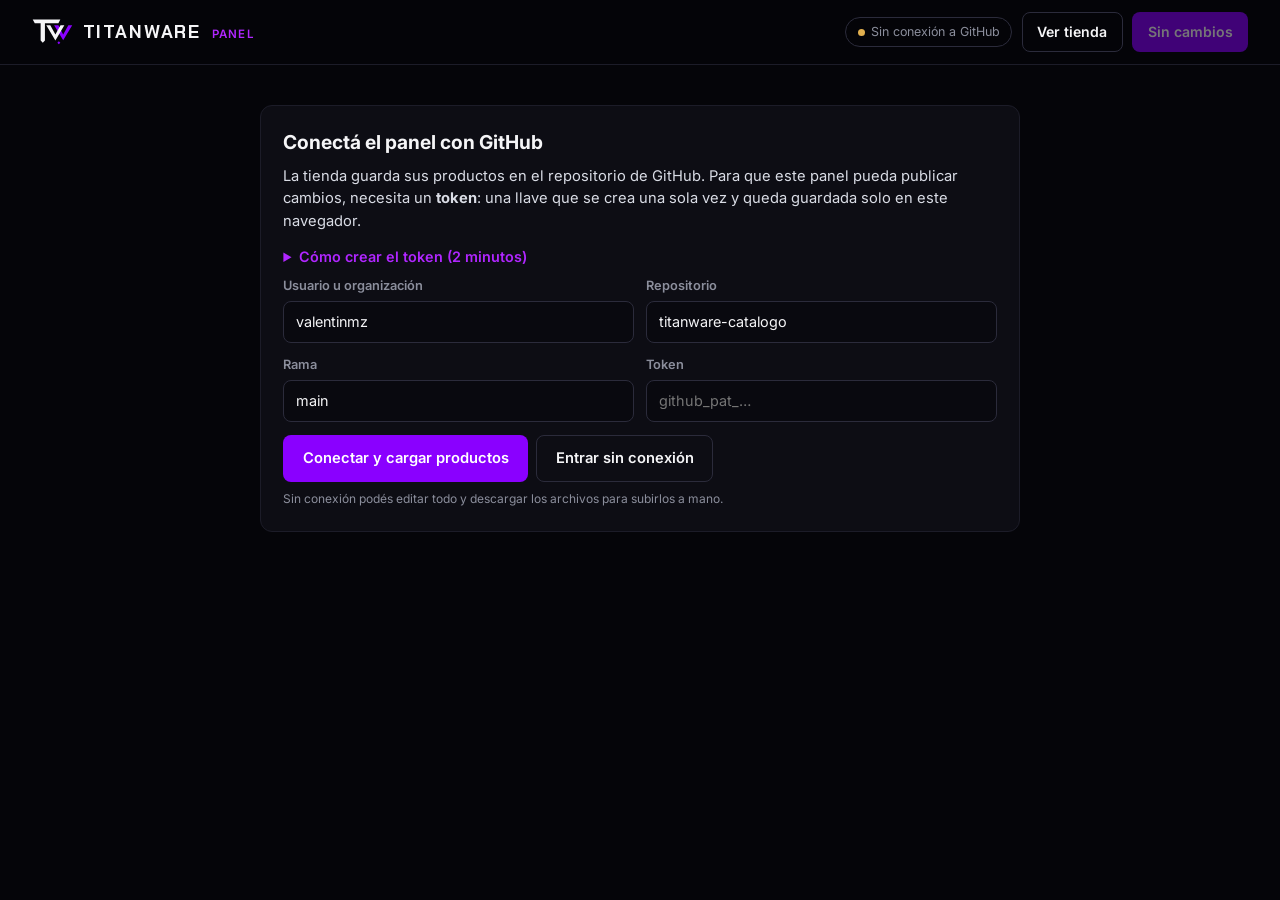
==== admin.html @ 6acf2c97 "Rediseño: armador de PC, PCs armadas, carrito y panel admin - Tienda con Inicio, Armá tu PC (compati" ====
<!DOCTYPE html>
<html lang="es-AR">
<head>
<meta charset="UTF-8">
<meta name="viewport" content="width=device-width, initial-scale=1">
<meta name="robots" content="noindex, nofollow">
<title>Titanware · Panel de administración</title>
<meta name="theme-color" content="#050509">
<link rel="icon" href="data:image/svg+xml,%3Csvg xmlns='http://www.w3.org/2000/svg' viewBox='110 170 1032 1032'%3E%3Crect x='110' y='170' width='1032' height='1032' rx='200' fill='%23050509'/%3E%3Cpath fill='%238A00FF' d='M663 470h98l109 215 118-215h89L870 813z'/%3E%3Cpath fill='%23F5F5F7' d='M484 470h92l116 215 117-215h88L692 823z'/%3E%3Cpath fill='%23F5F5F7' d='M174 342h631l-44 87H453v391l-49 50-49-50V429H221z'/%3E%3Cpath fill='%238A00FF' d='M771 841l34 34-34 34-34-34z'/%3E%3C/svg%3E">
<link rel="preconnect" href="https://fonts.googleapis.com">
<link rel="preconnect" href="https://fonts.gstatic.com" crossorigin>
<link href="https://fonts.googleapis.com/css2?family=Chakra+Petch:wght@700&family=Inter:wght@400;500;600;700&display=swap" rel="stylesheet">
<link rel="stylesheet" href="assets/css/site.css">
<style>
  :root { --header-h: 64px; }
  .adm-head { position: sticky; top: 0; z-index: 20; background: rgba(5, 5, 9, .92); backdrop-filter: blur(12px); -webkit-backdrop-filter: blur(12px); border-bottom: 1px solid var(--line); }
  .adm-head .wrap { height: 64px; display: flex; align-items: center; gap: 1rem; }
  .adm-head .brand small { font-family: var(--body); font-size: .72rem; font-weight: 600; letter-spacing: .1em; color: var(--violet-soft); text-transform: uppercase; margin-left: .25rem; }
  .adm-head .right { margin-left: auto; display: flex; align-items: center; gap: .6rem; }
  .pill { display: inline-flex; align-items: center; gap: .4rem; font-size: .78rem; padding: .3rem .7rem; border-radius: 999px; border: 1px solid var(--line-2); color: var(--muted); white-space: nowrap; }
  .pill i { width: 7px; height: 7px; border-radius: 50%; background: var(--muted); }
  .pill.on i { background: var(--ok); box-shadow: 0 0 0 3px rgba(79, 201, 142, .18); }
  .pill.on { color: var(--text-2); }
  .pill.off i { background: var(--warn); }
  .adm-main { padding: 1.5rem 0 5rem; }
  .adm-tabs { display: flex; gap: .4rem; flex-wrap: wrap; margin-bottom: 1.25rem; border-bottom: 1px solid var(--line); }
  .adm-tabs button { background: none; border: 0; border-bottom: 2px solid transparent; color: var(--muted); padding: .7rem .9rem; cursor: pointer; font-weight: 600; font-size: .9rem; margin-bottom: -1px; }
  .adm-tabs button:hover { color: var(--text); }
  .adm-tabs button[aria-selected="true"] { color: var(--text); border-bottom-color: var(--violet); }
  .adm-tabs button b { font-weight: 600; color: var(--violet-soft); font-size: .78rem; margin-left: .3rem; }
  .panel-card { background: var(--surface); border: 1px solid var(--line); border-radius: var(--radius); padding: 1.4rem; }
  .panel-card h2 { margin: 0 0 .4rem; font-size: 1.2rem; }
  .panel-card p { color: var(--text-2); margin: 0 0 .8rem; font-size: .92rem; }
  .connect { max-width: 760px; margin: 1rem auto 3rem; }
  .connect ol { color: var(--text-2); font-size: .9rem; padding-left: 1.2rem; line-height: 1.7; margin: .3rem 0 1rem; }
  .connect code, .hint code { background: var(--bg-2); border: 1px solid var(--line); border-radius: 5px; padding: .05rem .35rem; font-size: .85em; }
  .form-grid { display: grid; gap: .8rem; grid-template-columns: repeat(2, minmax(0, 1fr)); }
  .form-grid .full { grid-column: 1 / -1; }
  .fld { display: grid; gap: .3rem; font-size: .8rem; color: var(--muted); font-weight: 600; }
  .fld input, .fld select, .fld textarea, .inp {
    width: 100%; background: var(--bg-2); border: 1px solid var(--line-2); border-radius: var(--radius-sm); color: var(--text);
    padding: .55rem .7rem; font: inherit; font-size: .9rem; font-weight: 400;
  }
  .fld textarea { min-height: 80px; resize: vertical; }
  .fld input:focus, .fld select:focus, .fld textarea:focus, .inp:focus { outline: none; border-color: var(--violet); }
  .fld .hint, .hint { font-weight: 400; font-size: .75rem; color: var(--muted); }
  .check { display: inline-flex; align-items: center; gap: .5rem; font-size: .88rem; color: var(--text-2); cursor: pointer; }
  .check input { accent-color: var(--violet); width: 16px; height: 16px; }
  .row-actions { display: flex; flex-wrap: wrap; gap: .5rem; align-items: center; margin-top: 1rem; }
  .bar { display: flex; flex-wrap: wrap; gap: .6rem; align-items: center; margin-bottom: 1rem; }
  .bar .hsearch { margin: 0; max-width: 360px; border-radius: var(--radius-sm); }
  .bar .grow { flex: 1; }
  .tbl-wrap { overflow: auto; border: 1px solid var(--line); border-radius: var(--radius); background: var(--surface); }
  table.tbl { width: 100%; border-collapse: collapse; font-size: .86rem; }
  .tbl th { position: sticky; top: 0; background: var(--bg-2); text-align: left; font-size: .7rem; letter-spacing: .08em; text-transform: uppercase; color: var(--muted); padding: .6rem .7rem; border-bottom: 1px solid var(--line); white-space: nowrap; z-index: 1; }
  .tbl td { padding: .5rem .7rem; border-bottom: 1px solid var(--line); vertical-align: middle; }
  .tbl tr:last-child td { border-bottom: 0; }
  .tbl tr:hover td { background: rgba(255, 255, 255, .015); }
  .tbl .name strong { display: block; font-weight: 600; color: var(--text); }
  .tbl .name small { color: var(--muted); font-size: .72rem; }
  .tbl .price-in { width: 120px; padding: .4rem .55rem; font-variant-numeric: tabular-nums; }
  .tbl .stock-in { width: 125px; padding: .4rem .5rem; }
  .tbl td.num { text-align: right; font-variant-numeric: tabular-nums; white-space: nowrap; }
  .tbl .acts { display: flex; gap: .25rem; justify-content: flex-end; }
  .tbl .mini { width: 52px; height: 38px; }
  .tbl tr.changed td:first-child { box-shadow: inset 3px 0 0 var(--violet); }
  .ibtn { width: 32px; height: 32px; display: grid; place-items: center; border-radius: 8px; border: 1px solid var(--line-2); background: var(--bg-2); color: var(--text-2); cursor: pointer; }
  .ibtn:hover { color: var(--text); border-color: var(--violet); }
  .ibtn.danger:hover { color: var(--off); border-color: var(--off); }
  .ibtn svg { width: 15px; height: 15px; }
  .tag { display: inline-block; font-size: .7rem; font-weight: 600; padding: .1rem .45rem; border-radius: 999px; background: var(--violet-tint); color: var(--violet-soft); }
  .tag.warn { background: rgba(226, 176, 79, .12); color: var(--warn); }
  .tag.err { background: rgba(224, 113, 127, .12); color: var(--off); }
  .tag.ok { background: rgba(79, 201, 142, .12); color: var(--ok); }
  .up { color: var(--off); } .down { color: var(--ok); }
  dialog.adm-dlg { width: min(860px, 100% - 2rem); }
  dialog.adm-dlg .dlg-head { display: flex; align-items: center; justify-content: space-between; padding: 1rem 1.25rem; border-bottom: 1px solid var(--line); position: sticky; top: 0; background: var(--surface); z-index: 2; }
  dialog.adm-dlg .dlg-head h2 { margin: 0; font-size: 1.1rem; }
  dialog.adm-dlg .dlg-head .close { position: static; }
  dialog.adm-dlg .dlg-body { padding: 1.25rem; display: grid; gap: 1rem; }
  dialog.adm-dlg .dlg-foot { display: flex; justify-content: flex-end; gap: .5rem; padding: 1rem 1.25rem; border-top: 1px solid var(--line); position: sticky; bottom: 0; background: var(--surface); }
  .detect { background: var(--bg-2); border: 1px solid var(--line); border-radius: var(--radius-sm); padding: .8rem 1rem; font-size: .85rem; color: var(--text-2); display: grid; gap: .5rem; }
  .detect .chips { display: flex; flex-wrap: wrap; gap: .35rem; }
  .img-box { display: flex; gap: .8rem; align-items: center; }
  .img-box .mini { width: 96px; height: 72px; }
  .slots { display: grid; gap: .6rem; }
  .slot { display: grid; grid-template-columns: 140px minmax(0, 1fr) 80px; gap: .6rem; align-items: center; }
  .slot label { font-size: .8rem; font-weight: 600; color: var(--muted); }
  .slot .inp { padding: .45rem .6rem; }
  .issues { display: grid; gap: .3rem; font-size: .83rem; }
  .issues .error { color: var(--off); } .issues .aviso { color: var(--warn); } .issues .falta { color: var(--muted); } .issues .ok { color: var(--ok); }
  .pc-rows { display: grid; gap: .6rem; }
  .pc-row { display: grid; grid-template-columns: minmax(0, 1fr) auto auto; gap: 1rem; align-items: center; padding: .9rem 1rem; background: var(--surface); border: 1px solid var(--line); border-radius: var(--radius); }
  .pc-row h3 { margin: 0; font-size: 1rem; }
  .pc-row .sub { color: var(--muted); font-size: .8rem; margin-top: .15rem; display: flex; flex-wrap: wrap; gap: .4rem; align-items: center; }
  .imp-sec { margin-top: 1.25rem; }
  .imp-sec h3 { margin: 0 0 .5rem; font-size: 1rem; display: flex; align-items: center; gap: .5rem; }
  .publish-bar { position: fixed; left: 50%; bottom: 1.25rem; transform: translateX(-50%); z-index: 30; display: flex; align-items: center; gap: 1rem; padding: .6rem .6rem .6rem 1.1rem; border-radius: 999px; background: var(--surface-2); border: 1px solid rgba(138, 0, 255, .5); box-shadow: var(--shadow-lg); font-size: .88rem; }
  .publish-bar[hidden] { display: none; }
  .empty-mini { padding: 2rem; text-align: center; color: var(--muted); border: 1px dashed var(--line-2); border-radius: var(--radius); }
  @media (max-width: 760px) {
    .form-grid { grid-template-columns: 1fr; }
    .slot { grid-template-columns: 1fr 70px; }
    .slot label { grid-column: 1 / -1; }
    .pc-row { grid-template-columns: 1fr; }
    .adm-head .pill { display: none; }
    .publish-bar { left: 1rem; right: 1rem; transform: none; border-radius: var(--radius); }
  }
</style>
</head>
<body>

<header class="adm-head">
  <div class="wrap">
    <a class="brand" href="admin.html" aria-label="Panel Titanware">
      <svg class="logo" viewBox="0 0 932 594" aria-hidden="true"><use href="#logo"/></svg>
      <span>TITANWARE <small>Panel</small></span>
    </a>
    <div class="right">
      <span class="pill" id="connPill"><i></i><span>Sin conectar</span></span>
      <a class="btn sm ghost" href="index.html" target="_blank" rel="noopener">Ver tienda</a>
      <button class="btn sm" id="publishBtn" type="button" disabled>Publicar cambios</button>
    </div>
  </div>
</header>

<main class="wrap adm-main" id="app">
  <div class="empty-mini">Cargando…</div>
</main>

<div class="publish-bar" id="publishBar" hidden>
  <span id="publishMsg">Tenés cambios sin publicar</span>
  <button class="btn sm" type="button" data-publish>Publicar ahora</button>
</div>

<svg width="0" height="0" style="position:absolute" aria-hidden="true">
  <symbol id="logo" viewBox="160 330 932 594"><path fill="#8A00FF" d="M663 470h98l109 215 118-215h89L870 813z"/><path fill="#F5F5F7" d="M484 470h92l116 215 117-215h88L692 823z"/><path fill="#F5F5F7" d="M174 342h631l-44 87H453v391l-49 50-49-50V429H221z"/><path fill="#8A00FF" d="M771 841l34 34-34 34-34-34z"/></symbol>
  <symbol id="i-wa" viewBox="0 0 24 24"><path fill="currentColor" d="M12 2a10 10 0 0 0-8.6 15.1L2 22l5-1.3A10 10 0 1 0 12 2z"/></symbol>
</svg>

<dialog id="dlg" class="adm-dlg"></dialog>
<div class="toast" id="toast" role="status" aria-live="polite"></div>

<script src="assets/js/config.js"></script>
<script src="assets/js/core.js"></script>
<script src="assets/js/admin.js"></script>
</body>
</html>
---- assets/css/site.css ----
/* Titanware · estilos de la tienda (paleta: #8A00FF #5B00D6 #B026FF #050509 #0D0D14 #D9DCE5 #F5F5F7) */
:root {
  --bg: #050509;
  --bg-2: #09090f;
  --surface: #0D0D14;
  --surface-2: #14141e;
  --line: #1c1c28;
  --line-2: #2b2b3b;
  --text: #F5F5F7;
  --text-2: #D9DCE5;
  --muted: #8b8e9c;
  --violet: #8A00FF;
  --violet-hover: #5B00D6;
  --violet-soft: #B026FF;
  --violet-tint: rgba(138, 0, 255, .12);
  --ok: #4fc98e;
  --warn: #e2b04f;
  --off: #e0717f;
  --radius: 12px;
  --radius-sm: 8px;
  --header-h: 113px;
  --shadow: 0 1px 2px rgba(0, 0, 0, .3), 0 8px 24px rgba(0, 0, 0, .25);
  --shadow-lg: 0 24px 64px rgba(0, 0, 0, .55);
  --brand-font: "Chakra Petch", "Segoe UI", system-ui, sans-serif;
  --body: "Inter", "Segoe UI", system-ui, -apple-system, sans-serif;
}
* { box-sizing: border-box; }
html { color-scheme: dark; -webkit-text-size-adjust: 100%; scroll-padding-top: calc(var(--header-h) + 1rem); }
body {
  margin: 0;
  background: var(--bg);
  color: var(--text);
  font-family: var(--body);
  font-size: 15px;
  line-height: 1.55;
  -webkit-font-smoothing: antialiased;
}
img { max-width: 100%; display: block; }
button, input, select { font: inherit; color: inherit; }
a { color: var(--violet-soft); }
:focus-visible { outline: 2px solid var(--violet-soft); outline-offset: 2px; }
svg { flex: none; }

.wrap { width: 100%; max-width: 1920px; margin-inline: auto; padding-inline: clamp(1rem, 2.5vw, 3rem); }

/* Header */
.topbar { background: var(--bg-2); border-bottom: 1px solid var(--line); font-size: .78rem; color: var(--muted); }
.topbar .wrap { display: flex; flex-wrap: wrap; justify-content: space-between; gap: .3rem 1.5rem; padding-block: .4rem; }
.topbar span { display: inline-flex; align-items: center; gap: .4rem; }
.topbar svg { width: 14px; height: 14px; color: var(--violet-soft); }
.topbar a { color: var(--text-2); text-decoration: none; }
.site-head {
  position: sticky; top: 0; z-index: 20;
  background: rgba(5, 5, 9, .9);
  backdrop-filter: saturate(140%) blur(12px);
  -webkit-backdrop-filter: saturate(140%) blur(12px);
}
.top { height: 64px; border-bottom: 1px solid var(--line); }
.top .wrap { height: 100%; display: flex; align-items: center; gap: 1.5rem; }
.brand { display: flex; align-items: center; gap: .6rem; text-decoration: none; color: var(--text); flex: none; }
.brand .logo { width: 41px; height: 26px; }
.brand span { font-family: var(--brand-font); font-weight: 700; font-size: 1.15rem; letter-spacing: .1em; }
.hsearch {
  flex: 1; max-width: 640px; margin-inline: auto; display: flex; align-items: center; gap: .6rem;
  background: var(--surface); border: 1px solid var(--line-2); border-radius: 999px; padding: 0 .4rem 0 1rem;
  transition: border-color .15s, box-shadow .15s;
}
.hsearch:focus-within { border-color: var(--violet); box-shadow: 0 0 0 4px var(--violet-tint); }
.hsearch svg { width: 18px; height: 18px; color: var(--muted); }
.hsearch input { flex: 1; min-width: 0; border: 0; background: none; outline: none; padding: .6rem 0; font-size: .93rem; }
.hsearch input::placeholder { color: var(--muted); }
.hsearch input::-webkit-search-cancel-button { filter: invert(.6); }
.hactions { display: flex; align-items: center; gap: .6rem; flex: none; }
.cart-btn {
  position: relative; width: 44px; height: 44px; display: grid; place-items: center; cursor: pointer;
  background: var(--surface); border: 1px solid var(--line-2); border-radius: 50%; color: var(--text);
}
.cart-btn:hover { border-color: var(--violet); }
.cart-btn svg { width: 20px; height: 20px; }
.cart-count {
  position: absolute; top: -4px; right: -4px; min-width: 20px; height: 20px; padding: 0 5px; border-radius: 999px;
  background: var(--violet); color: #fff; font-size: .7rem; font-weight: 700; display: grid; place-items: center;
}
.cart-count[hidden] { display: none; }
.cart-btn.bump { animation: bump .45s ease; }
@keyframes bump { 30% { transform: scale(1.18); } }
.mainnav { border-bottom: 1px solid var(--line); }
.mainnav .wrap { display: flex; align-items: center; gap: .25rem; overflow-x: auto; scrollbar-width: none; height: 48px; }
.mainnav .wrap::-webkit-scrollbar { display: none; }
.mainnav a {
  flex: none; color: var(--text-2); text-decoration: none; font-size: .88rem; font-weight: 500;
  padding: .45rem .8rem; border-radius: var(--radius-sm); white-space: nowrap;
}
.mainnav a:hover { color: var(--text); background: var(--surface); }
.mainnav a[aria-current="page"] { color: var(--text); background: var(--surface-2); }
.mainnav a.hi { color: #fff; background: var(--violet); font-weight: 600; }
.mainnav a.hi:hover, .mainnav a.hi[aria-current="page"] { background: var(--violet-hover); }
.mainnav .sep { flex: none; width: 1px; height: 20px; background: var(--line-2); margin: 0 .5rem; }

/* Buttons */
.btn {
  display: inline-flex; align-items: center; justify-content: center; gap: .5rem;
  background: var(--violet); color: #fff; border: 1px solid transparent; cursor: pointer;
  padding: .7rem 1.15rem; border-radius: var(--radius-sm);
  font-weight: 600; font-size: .92rem; text-decoration: none; white-space: nowrap;
  transition: background .15s, border-color .15s, transform .15s;
}
.btn:hover { background: var(--violet-hover); }
.btn:active { transform: translateY(1px); }
.btn svg { width: 18px; height: 18px; }
.btn.sm { padding: .5rem .9rem; font-size: .88rem; }
.btn.ghost { background: transparent; border-color: var(--line-2); color: var(--text); }
.btn.ghost:hover { background: var(--surface-2); border-color: var(--muted); }
.btn.wa { background: #1fae57; }
.btn.wa:hover { background: #1a9a4c; }
.btn.block { width: 100%; }

/* Hero */
.hero {
  position: relative; overflow: hidden;
  border-bottom: 1px solid var(--line);
  background:
    radial-gradient(900px 420px at 85% -10%, rgba(138, 0, 255, .18), transparent 60%),
    radial-gradient(600px 300px at 0% 110%, rgba(138, 0, 255, .08), transparent 60%),
    var(--bg);
}
.hero::after {
  content: ""; position: absolute; inset: 0; pointer-events: none;
  background-image: linear-gradient(var(--line) 1px, transparent 1px), linear-gradient(90deg, var(--line) 1px, transparent 1px);
  background-size: 56px 56px; opacity: .25;
  mask-image: radial-gradient(ellipse at 70% 0%, #000 0%, transparent 70%);
  -webkit-mask-image: radial-gradient(ellipse at 70% 0%, #000 0%, transparent 70%);
}
.hero .wrap { position: relative; z-index: 1; padding-block: 3.5rem 3rem; }
.eyebrow {
  display: inline-flex; align-items: center; gap: .5rem;
  font-size: .8rem; font-weight: 500; color: var(--text-2);
  padding: .3rem .75rem .3rem .55rem; border: 1px solid var(--line-2); border-radius: 999px;
  background: rgba(13, 13, 20, .7); margin-bottom: 1.4rem;
}
.eyebrow i { width: 7px; height: 7px; border-radius: 50%; background: var(--ok); box-shadow: 0 0 0 3px rgba(79, 201, 142, .18); }
.hero h1 {
  font-weight: 700; letter-spacing: -.035em;
  font-size: clamp(2.2rem, 5.2vw, 3.75rem); line-height: 1.05;
  margin: 0 0 1.1rem; max-width: 18ch;
}
.hero h1 em { font-style: normal; color: var(--violet-soft); }
.hero p.lead { color: var(--text-2); max-width: 56ch; margin: 0 0 2rem; font-size: 1.08rem; }
.search {
  display: flex; align-items: center; gap: .75rem;
  background: var(--surface); border: 1px solid var(--line-2); border-radius: var(--radius);
  padding: .35rem .35rem .35rem 1.1rem; max-width: 640px;
  box-shadow: var(--shadow);
  transition: border-color .15s, box-shadow .15s;
}
.search:focus-within { border-color: var(--violet); box-shadow: var(--shadow), 0 0 0 4px var(--violet-tint); }
.search svg { width: 20px; height: 20px; color: var(--muted); }
.search input { flex: 1; min-width: 0; border: 0; background: none; padding: .7rem 0; outline: none; font-size: 1rem; }
.search input::placeholder { color: var(--muted); }
.search input::-webkit-search-cancel-button { filter: invert(.6); }
.trust { display: flex; flex-wrap: wrap; gap: .6rem 1.75rem; margin: 1.75rem 0 0; padding: 0; list-style: none; color: var(--text-2); font-size: .9rem; }
.trust li { display: inline-flex; align-items: center; gap: .5rem; }
.trust svg { width: 18px; height: 18px; color: var(--violet-soft); }

.hero-grid { display: grid; grid-template-columns: minmax(0, 1fr) minmax(0, 1fr); align-items: center; gap: 3rem; }
.hero-visual {
  position: relative; justify-self: center;
  width: min(100%, 500px); aspect-ratio: 1; display: grid; place-items: center;
}
.hero-visual > * { grid-area: 1 / 1; }
.circuit { width: 100%; height: 100%; overflow: visible; }
.cz-pin, .cz-trace { fill: none; stroke: rgba(138, 0, 255, .5); stroke-width: 2; stroke-linecap: round; stroke-linejoin: round; }
.cz-pin { stroke: rgba(176, 38, 255, .55); stroke-width: 3; }
.cz-pad { fill: none; stroke: rgba(176, 38, 255, .7); stroke-width: 9; stroke-linecap: round; }
.cz-flow {
  fill: none; stroke: #B026FF; stroke-width: 2.5; stroke-linecap: round;
  stroke-dasharray: 10 90; stroke-dashoffset: 100;
  filter: drop-shadow(0 0 4px rgba(138, 0, 255, .9));
  animation: flow 3.2s linear infinite;
}
.cz-flow.f2 { animation-delay: -1.1s; animation-duration: 3.8s; }
.cz-flow.f3 { animation-delay: -2.2s; animation-duration: 2.6s; }
.cz-chip { fill: rgba(13, 13, 20, .85); stroke: rgba(138, 0, 255, .55); stroke-width: 1.5; }
.cz-chip-in { fill: none; stroke: rgba(138, 0, 255, .22); stroke-width: 1; stroke-dasharray: 4 6; }
.cz-dot { fill: rgba(176, 38, 255, .6); }
@keyframes flow { to { stroke-dashoffset: 0; } }
.glow { width: 46%; height: 46%; border-radius: 50%; background: rgba(91, 0, 214, .35); filter: blur(70px); }
.hero-logo {
  position: relative; width: 38%; height: auto; margin-top: -10%;
  filter: drop-shadow(0 12px 40px rgba(91, 0, 214, .45));
  animation: float 6s ease-in-out infinite;
}
.hero-word { align-self: end; margin-bottom: 29%; text-align: center; position: relative; }
.hero-word strong { display: block; font-family: var(--brand-font); font-size: clamp(.95rem, 1.3vw, 1.2rem); letter-spacing: .3em; margin-right: -.3em; }
.hero-word span { display: block; font-size: .66rem; font-weight: 600; letter-spacing: .3em; margin-right: -.3em; text-transform: uppercase; color: var(--muted); margin-top: .2rem; }
@keyframes spin { to { transform: rotate(360deg); } }
@keyframes float { 50% { transform: translateY(-10px); } }

/* Toolbar */
.toolbar {
  position: sticky; top: var(--header-h); z-index: 10;
  background: rgba(5, 5, 9, .92);
  backdrop-filter: blur(12px); -webkit-backdrop-filter: blur(12px);
  border-bottom: 1px solid var(--line);
}
.toolbar .wrap { display: flex; align-items: center; gap: 2rem; padding-block: .9rem; }
.cats-scroll { position: relative; flex: 1; min-width: 0; }
.cats-scroll.overflow::after {
  content: ""; position: absolute; top: 0; right: 0; bottom: 0; width: 32px; pointer-events: none;
  background: linear-gradient(90deg, transparent, var(--bg));
}
.cats { display: flex; gap: .5rem; overflow-x: auto; scrollbar-width: none; padding-right: 32px; }
.cats::-webkit-scrollbar { display: none; }
.cat {
  flex: none; display: inline-flex; align-items: center; gap: .45rem;
  background: transparent; border: 1px solid var(--line); border-radius: 999px;
  padding: .42rem .85rem; cursor: pointer; font-size: .87rem; font-weight: 500; white-space: nowrap; color: var(--text-2);
  transition: background .15s, border-color .15s, color .15s;
}
.cat small { color: var(--muted); font-size: .75rem; font-weight: 500; font-variant-numeric: tabular-nums; }
.cat:hover { border-color: var(--line-2); color: var(--text); background: var(--surface); }
.cat[aria-pressed="true"] { background: var(--text); border-color: var(--text); color: var(--bg); }
.cat[aria-pressed="true"] small { color: #5d586e; }
.filters { display: flex; align-items: center; gap: .5rem; flex: none; }
.select { position: relative; }
.select option { background: var(--surface); color: var(--text); }
.select select {
  appearance: none; -webkit-appearance: none;
  background: var(--surface); border: 1px solid var(--line); border-radius: var(--radius-sm);
  padding: .45rem 2rem .45rem .75rem; color: var(--text); font-size: .87rem; cursor: pointer;
}
.select select:hover { border-color: var(--line-2); }
.select::after {
  content: ""; position: absolute; right: .8rem; top: 50%; width: 6px; height: 6px; pointer-events: none;
  border-right: 1.5px solid var(--muted); border-bottom: 1.5px solid var(--muted);
  transform: translateY(-70%) rotate(45deg);
}
.subcats { display: flex; flex-wrap: wrap; gap: .4rem; padding-top: .9rem; }
.subcats[hidden] { display: none; }
.sub {
  background: transparent; border: 1px solid var(--line); border-radius: var(--radius-sm); cursor: pointer;
  padding: .3rem .7rem; font-size: .8rem; font-weight: 500; color: var(--muted);
}
.sub:hover { color: var(--text); border-color: var(--line-2); }
.sub[aria-pressed="true"] { color: var(--violet-soft); border-color: rgba(138, 0, 255, .55); background: var(--violet-tint); }
.results-tools { display: flex; flex-wrap: wrap; align-items: center; gap: .5rem 1rem; }
.results-head { display: flex; flex-wrap: wrap; align-items: center; justify-content: space-between; gap: 1rem; padding-top: 2rem; }
.results-head h2 { margin: 0; font-size: 1.15rem; font-weight: 600; letter-spacing: -.01em; }
.count { color: var(--muted); font-size: .88rem; font-variant-numeric: tabular-nums; }

/* Grid */
.grid {
  display: grid; gap: 1rem;
  grid-template-columns: repeat(auto-fill, minmax(270px, 1fr));
  padding: 1.1rem 0 4.5rem;
}
.card {
  position: relative; display: flex; flex-direction: column; overflow: hidden;
  background: var(--surface); border: 1px solid var(--line); border-radius: var(--radius);
  padding: 0; text-align: left; cursor: pointer;
  transition: border-color .2s, transform .2s, box-shadow .2s;
}
.card:hover { border-color: var(--line-2); transform: translateY(-3px); box-shadow: var(--shadow); }
.card:hover .thumb svg { color: var(--violet-soft); transform: scale(1.04); }
.card:hover .card-cta { color: var(--text); }
.card:hover .card-cta svg { transform: translateX(3px); }
.thumb {
  aspect-ratio: 4 / 3; display: grid; place-items: center;
  background:
    radial-gradient(circle at 50% 55%, rgba(138, 0, 255, .13), transparent 62%),
    var(--bg-2);
  border-bottom: 1px solid var(--line);
  overflow: hidden;
}
.thumb img { width: 100%; height: 100%; object-fit: contain; padding: 1.25rem; }
.thumb svg { width: 34%; height: auto; color: var(--text-2); transition: color .25s, transform .25s; }
.thumb > .t-bg, .thumb > .t-logo, .thumb > .t-word { grid-area: 1 / 1; }
.thumb .t-bg { width: 100%; height: 100%; display: grid; place-items: center; opacity: .12; }
.thumb .t-bg svg { width: 64%; transform: rotate(-8deg) translateY(6%); }
.thumb .t-bg.solo { opacity: 1; }
.thumb .t-bg.solo svg { width: 34%; transform: none; }
.t-logo {
  width: 52%; aspect-ratio: 16 / 10; background: var(--text); position: relative;
  -webkit-mask: var(--logo) center / contain no-repeat; mask: var(--logo) center / contain no-repeat;
  transition: background .25s, transform .25s;
}
.t-word {
  position: relative; padding: 0 1rem; text-align: center; color: var(--text);
  font-family: var(--brand-font); font-weight: 700; text-transform: uppercase;
  font-size: clamp(1.05rem, 1.5vw, 1.4rem); letter-spacing: .14em; line-height: 1.15;
  transition: color .25s, transform .25s;
}
.card:hover .t-logo { background: var(--violet-soft); transform: scale(1.05); }
.card:hover .t-word { color: var(--violet-soft); transform: scale(1.05); }
.card:hover .thumb .t-bg svg { transform: rotate(-8deg) translateY(6%); }
.modal .t-logo { width: 58%; }
.modal .t-word { font-size: 1.8rem; }
.modal .thumb .t-bg svg { width: 70%; }
.card-body { padding: 1rem 1.1rem 1.1rem; display: flex; flex-direction: column; gap: .3rem; flex: 1; }
.meta { display: flex; justify-content: space-between; gap: .5rem; font-size: .72rem; font-weight: 600; letter-spacing: .08em; text-transform: uppercase; color: var(--muted); }
.card h3 { font-weight: 600; font-size: 1.02rem; line-height: 1.3; letter-spacing: -.01em; margin: 0; }
.specs-short { color: var(--muted); font-size: .85rem; margin: 0; line-height: 1.45; }
.card-foot { margin-top: auto; padding-top: .9rem; display: flex; flex-wrap: wrap; align-items: center; justify-content: space-between; gap: .5rem; }
.price { font-weight: 700; font-size: 1.15rem; letter-spacing: -.01em; font-variant-numeric: tabular-nums; }
.price.ask { font-size: .9rem; font-weight: 600; color: var(--text-2); }
.stock {
  font-size: .75rem; font-weight: 500; white-space: nowrap; display: inline-flex; align-items: center; gap: .4rem;
  padding: .18rem .55rem; border-radius: 999px; background: color-mix(in srgb, currentColor 12%, transparent);
}
.stock::before { content: ""; width: 6px; height: 6px; border-radius: 50%; background: currentColor; }
.stock.disponible { color: var(--ok); }
.stock.consultar { color: var(--violet-soft); }
.stock.sin-stock { color: var(--off); }
.card-cta {
  display: flex; align-items: center; justify-content: space-between;
  margin-top: .9rem; padding-top: .8rem; border-top: 1px solid var(--line);
  font-size: .85rem; font-weight: 500; color: var(--muted); transition: color .15s;
}
.card-cta svg { width: 16px; height: 16px; transition: transform .2s; }
.badge {
  position: absolute; top: .75rem; left: .75rem; z-index: 1;
  display: inline-flex; align-items: center; gap: .3rem;
  background: rgba(5, 5, 9, .75); color: var(--violet-soft);
  border: 1px solid rgba(138, 0, 255, .45); border-radius: 999px;
  backdrop-filter: blur(6px); -webkit-backdrop-filter: blur(6px);
  font-size: .72rem; font-weight: 600; padding: .2rem .6rem;
}
.badge svg { width: 12px; height: 12px; }
.card.is-off .thumb svg, .card.is-off .thumb img { opacity: .45; }

.empty { grid-column: 1 / -1; text-align: center; padding: 4.5rem 1rem; color: var(--muted); border: 1px dashed var(--line-2); border-radius: var(--radius); }
.empty strong { display: block; color: var(--text); font-size: 1.15rem; font-weight: 600; margin-bottom: .4rem; }
.empty .actions { display: flex; justify-content: center; flex-wrap: wrap; gap: .6rem; margin-top: 1.4rem; }

/* Modal */
dialog {
  width: min(820px, 100% - 2rem); max-height: 90vh; padding: 0;
  border: 1px solid var(--line-2); border-radius: 16px;
  background: var(--surface); color: var(--text); box-shadow: var(--shadow-lg);
}
dialog[open] { animation: pop .2s ease-out; }
dialog::backdrop { background: rgba(5, 5, 9, .75); backdrop-filter: blur(4px); -webkit-backdrop-filter: blur(4px); }
@keyframes pop { from { opacity: 0; transform: translateY(8px) scale(.98); } }
.modal { display: grid; grid-template-columns: 1fr 1.15fr; }
.modal .thumb { aspect-ratio: auto; min-height: 100%; border-bottom: 0; border-right: 1px solid var(--line); }
.modal .thumb svg { width: 42%; }
.modal-body { padding: 2rem 1.75rem 1.75rem; display: flex; flex-direction: column; gap: 1rem; }
.modal-body h2 { font-size: 1.55rem; font-weight: 700; letter-spacing: -.025em; line-height: 1.2; margin: -.4rem 0 0; }
.modal-price { display: flex; align-items: center; justify-content: space-between; gap: .75rem; padding: .9rem 1rem; background: var(--bg-2); border: 1px solid var(--line); border-radius: var(--radius-sm); }
.modal-price .price { font-size: 1.35rem; }
.modal-price .price.ask { font-size: 1rem; }
.spec-title { font-size: .72rem; font-weight: 600; letter-spacing: .08em; text-transform: uppercase; color: var(--muted); margin: .25rem 0 -.4rem; }
.spec-list { list-style: none; margin: 0; padding: 0; }
.spec-list li { display: flex; gap: .6rem; align-items: flex-start; padding: .55rem 0; border-bottom: 1px solid var(--line); font-size: .92rem; color: var(--text-2); }
.spec-list li:last-child { border-bottom: 0; }
.spec-list svg { width: 16px; height: 16px; margin-top: .2rem; color: var(--violet-soft); }
.close {
  position: absolute; top: .75rem; right: .75rem; z-index: 2;
  width: 36px; height: 36px; display: grid; place-items: center; border-radius: 50%;
  background: var(--surface-2); border: 1px solid var(--line-2); cursor: pointer; color: var(--text-2);
}
.close:hover { color: var(--text); border-color: var(--muted); }
.close svg { width: 16px; height: 16px; }
.note { font-size: .8rem; color: var(--muted); margin: -.25rem 0 0; text-align: center; }

/* Info */
.info { border-top: 1px solid var(--line); background: var(--bg-2); padding: 3.5rem 0; }
.info-head { margin-bottom: 1.75rem; }
.info-head h2 { margin: 0 0 .35rem; font-size: 1.5rem; font-weight: 700; letter-spacing: -.02em; }
.info-head p { margin: 0; color: var(--muted); }
.info-grid { display: grid; gap: 1rem; grid-template-columns: repeat(auto-fit, minmax(240px, 1fr)); }
.feature { background: var(--surface); border: 1px solid var(--line); border-radius: var(--radius); padding: 1.4rem; }
.feature .ico { width: 40px; height: 40px; display: grid; place-items: center; border-radius: 10px; background: var(--violet-tint); color: var(--violet-soft); margin-bottom: 1rem; }
.feature .ico svg { width: 20px; height: 20px; }
.feature h3 { font-size: 1rem; font-weight: 600; margin: 0 0 .3rem; }
.feature p { margin: 0; color: var(--muted); font-size: .9rem; }
.cta-band {
  display: flex; flex-wrap: wrap; align-items: center; justify-content: space-between; gap: 1.25rem;
  margin-top: 1rem; padding: 1.5rem 1.6rem; border-radius: var(--radius);
  border: 1px solid rgba(138, 0, 255, .35);
  background: linear-gradient(120deg, rgba(138, 0, 255, .16), rgba(138, 0, 255, .04));
}
.cta-band h3 { margin: 0 0 .2rem; font-size: 1.1rem; font-weight: 600; }
.cta-band p { margin: 0; color: var(--text-2); font-size: .92rem; }

/* Footer */
footer { border-top: 1px solid var(--line); padding: 2rem 0 5.5rem; color: var(--muted); font-size: .85rem; }
footer .wrap { display: flex; flex-wrap: wrap; align-items: center; justify-content: space-between; gap: 1rem; }
footer .brand .logo { width: 33px; height: 21px; }
footer .brand span { font-size: .95rem; }
.foot-links { display: flex; flex-wrap: wrap; gap: 1.25rem; }
.foot-links a { color: var(--text-2); text-decoration: none; display: inline-flex; align-items: center; gap: .4rem; }
.foot-links a:hover { color: var(--text); }
.foot-links svg { width: 16px; height: 16px; }

.wa-float {
  position: fixed; right: 1.25rem; bottom: 1.25rem; z-index: 30;
  width: 54px; height: 54px; border-radius: 50%; display: grid; place-items: center;
  background: #1fae57; color: #fff; box-shadow: 0 8px 24px rgba(0, 0, 0, .45);
  transition: transform .2s, background .15s;
}
.wa-float:hover { transform: scale(1.06); background: #1a9a4c; }
.wa-float svg { width: 28px; height: 28px; }

@media (max-width: 1000px) {
  .hero-grid { grid-template-columns: 1fr; }
  .hero-visual { display: none; }
}
@media (max-width: 900px) {
  .hactions .btn.wa span { display: none; }
}
@media (max-width: 640px) {
  .hero .wrap { padding-block: 2.75rem 2.25rem; }
  .hero p.lead { font-size: 1rem; }
  .trust { gap: .5rem 1.1rem; font-size: .85rem; }
  .results-tools, .filters { width: 100%; }
  .filters .select { flex: 1 1 auto; }
  .select select { width: 100%; }
  .modal { grid-template-columns: 1fr; }
  .modal .thumb { aspect-ratio: 16 / 9; border-right: 0; border-bottom: 1px solid var(--line); }
  .modal-body { padding: 1.4rem; }
  .grid { grid-template-columns: repeat(auto-fill, minmax(155px, 1fr)); gap: .7rem; }
  .card-body { padding: .8rem; }
  .card h3 { font-size: .95rem; }
  .price { font-size: 1rem; }
  .specs-short, .card-cta, .card .meta span + span { display: none; }
  .card:hover { transform: none; }
}
@media (prefers-reduced-motion: reduce) { *, *::before, *::after { transition: none !important; animation: none !important; } }

/* =========================================================
   Secciones nuevas: inicio, PCs armadas, armador, carrito
   ========================================================= */
main { min-height: 60vh; }
.hero-ctas { display: flex; flex-wrap: wrap; gap: .7rem; margin-bottom: .5rem; }
.hero-ctas .btn { padding: .85rem 1.4rem; font-size: .98rem; }

.sec { padding: 3rem 0 0; }
.sec-head { display: flex; flex-wrap: wrap; align-items: end; justify-content: space-between; gap: .75rem 1.5rem; margin-bottom: 1.25rem; }
.sec-head h2 { margin: 0; font-size: clamp(1.3rem, 2vw, 1.65rem); font-weight: 700; letter-spacing: -.02em; }
.sec-head p { margin: .3rem 0 0; color: var(--muted); font-size: .93rem; }
.link-more { display: inline-flex; align-items: center; gap: .4rem; color: var(--violet-soft); text-decoration: none; font-weight: 600; font-size: .9rem; }
.link-more svg { width: 16px; height: 16px; transition: transform .2s; }
.link-more:hover svg { transform: translateX(3px); }

.page-head { padding: 2rem 0 .5rem; }
.crumbs { font-size: .78rem; color: var(--muted); margin-bottom: .5rem; }
.crumbs a { color: var(--muted); text-decoration: none; }
.crumbs a:hover { color: var(--text); }
.page-head h1 { margin: 0; font-size: clamp(1.6rem, 3vw, 2.3rem); font-weight: 700; letter-spacing: -.03em; }
.page-head p { margin: .4rem 0 0; color: var(--text-2); max-width: 70ch; }

/* Accesos principales */
.tiles { display: grid; gap: 1rem; grid-template-columns: repeat(3, minmax(0, 1fr)); }
.tile {
  position: relative; overflow: hidden; display: flex; flex-direction: column; gap: .4rem; min-height: 190px;
  padding: 1.5rem; border-radius: var(--radius); text-decoration: none; color: var(--text);
  background: var(--surface); border: 1px solid var(--line); transition: border-color .2s, transform .2s;
}
.tile:hover { border-color: rgba(138, 0, 255, .6); transform: translateY(-3px); }
.tile.main { background: linear-gradient(135deg, rgba(138, 0, 255, .35), rgba(91, 0, 214, .12) 60%, var(--surface)); border-color: rgba(138, 0, 255, .45); }
.tile .t-ico { position: absolute; right: -10px; bottom: -14px; width: 130px; color: var(--violet-soft); opacity: .18; transition: transform .3s, opacity .3s; }
.tile:hover .t-ico { transform: rotate(-6deg) scale(1.05); opacity: .3; }
.tile .t-ico svg { width: 100%; height: auto; }
.tile small { font-size: .72rem; font-weight: 700; letter-spacing: .1em; text-transform: uppercase; color: var(--violet-soft); }
.tile h3 { margin: 0; font-size: 1.35rem; font-weight: 700; letter-spacing: -.02em; }
.tile p { margin: 0; color: var(--text-2); font-size: .9rem; max-width: 34ch; }
.tile .go { margin-top: auto; display: inline-flex; align-items: center; gap: .4rem; font-weight: 600; font-size: .9rem; }
.tile .go svg { width: 16px; height: 16px; transition: transform .2s; }
.tile:hover .go svg { transform: translateX(4px); }

/* Tarjetas de PC armada */
.pc-grid { display: grid; gap: 1rem; grid-template-columns: repeat(auto-fill, minmax(290px, 1fr)); }
.pc-card { display: flex; flex-direction: column; overflow: hidden; background: var(--surface); border: 1px solid var(--line); border-radius: var(--radius); transition: border-color .2s, transform .2s, box-shadow .2s; }
.pc-card:hover { border-color: var(--line-2); transform: translateY(-3px); box-shadow: var(--shadow); }
.pc-thumb {
  position: relative; aspect-ratio: 16 / 10; display: grid; place-items: center; overflow: hidden; cursor: pointer; border: 0; padding: 0; width: 100%;
  background: radial-gradient(circle at 50% 60%, rgba(138, 0, 255, .22), transparent 65%), var(--bg-2); border-bottom: 1px solid var(--line);
}
.pc-thumb img { width: 100%; height: 100%; object-fit: cover; }
.pc-thumb > * { grid-area: 1 / 1; }
.pc-thumb .case { width: 30%; color: var(--text-2); opacity: .9; }
.pc-thumb .case svg { width: 100%; height: auto; }
.pc-thumb .t-logo { width: 26%; align-self: end; justify-self: end; margin: 0 6% 7% 0; aspect-ratio: 16 / 10; }
.pc-thumb .t-word { align-self: end; justify-self: end; margin: 0 6% 7% 0; font-size: .9rem; }
.pc-body { padding: 1rem 1.1rem 1.1rem; display: flex; flex-direction: column; gap: .5rem; flex: 1; }
.pc-body h3 { margin: 0; font-size: 1.05rem; font-weight: 700; letter-spacing: -.01em; line-height: 1.3; }
.pc-specs { list-style: none; margin: 0; padding: 0; display: grid; gap: .3rem; font-size: .85rem; color: var(--text-2); }
.pc-specs li { display: flex; align-items: center; gap: .5rem; }
.pc-specs svg { width: 15px; height: 15px; color: var(--violet-soft); flex: none; }
.pc-foot { margin-top: auto; padding-top: .8rem; display: flex; align-items: center; justify-content: space-between; gap: .5rem; flex-wrap: wrap; }
.pc-foot .btns { display: flex; gap: .4rem; }
.pc-foot .price { font-size: 1.25rem; }
.tabs { display: flex; flex-wrap: wrap; gap: .5rem; margin: 1rem 0 1.25rem; }
.pc-modal .modal-body { gap: .8rem; }
.comp-list { list-style: none; margin: 0; padding: 0; border: 1px solid var(--line); border-radius: var(--radius-sm); overflow: hidden; }
.comp-list li { display: grid; grid-template-columns: 44px 1fr auto; align-items: center; gap: .75rem; padding: .55rem .75rem; border-bottom: 1px solid var(--line); font-size: .88rem; }
.comp-list li:last-child { border-bottom: 0; }
.mini { width: 44px; height: 34px; border-radius: 6px; background: var(--bg-2); display: grid; place-items: center; overflow: hidden; }
.mini > * { grid-area: 1 / 1; }
.mini > svg, .mini .t-bg svg { width: 60%; color: var(--text-2); }
.mini .t-bg { opacity: .25; display: grid; place-items: center; width: 100%; height: 100%; }
.mini .t-logo { width: 78%; }
.mini .t-word { font-size: .5rem; padding: 0 .15rem; letter-spacing: .04em; }
.mini img { width: 100%; height: 100%; object-fit: contain; }
.comp-list small { display: block; color: var(--muted); font-size: .72rem; text-transform: uppercase; letter-spacing: .06em; font-weight: 600; }
.comp-list .p { font-weight: 600; font-variant-numeric: tabular-nums; white-space: nowrap; }
.modal-actions { display: grid; grid-template-columns: 1fr 1fr; gap: .5rem; }
.modal-actions .btn.wa { grid-column: 1 / -1; }

/* Armador de PC */
.platforms { display: grid; grid-template-columns: repeat(2, minmax(0, 1fr)); gap: 1rem; max-width: 900px; margin: 1.5rem 0 3rem; }
.plat {
  display: grid; place-items: center; gap: .8rem; padding: 2.5rem 1rem; cursor: pointer; text-align: center; color: var(--text);
  background: var(--surface); border: 1px solid var(--line-2); border-radius: var(--radius); transition: border-color .2s, transform .2s, background .2s;
}
.plat:hover { border-color: var(--violet); transform: translateY(-3px); background: radial-gradient(circle at 50% 40%, rgba(138, 0, 255, .18), transparent 70%), var(--surface); }
.plat .t-logo { width: 150px; aspect-ratio: 16 / 9; }
.plat:hover .t-logo { background: var(--violet-soft); }
.plat span { color: var(--muted); font-size: .88rem; }
.b-steps { display: flex; gap: .35rem; overflow-x: auto; scrollbar-width: none; padding: .25rem 0 1rem; }
.b-steps::-webkit-scrollbar { display: none; }
.b-step {
  flex: none; display: flex; align-items: center; gap: .55rem; padding: .5rem .8rem .5rem .55rem; cursor: pointer; text-align: left;
  border: 1px solid var(--line); border-radius: var(--radius-sm); background: var(--surface); color: var(--text-2); font-size: .82rem; font-weight: 500;
}
.b-step .n { width: 30px; height: 30px; border-radius: 8px; display: grid; place-items: center; background: var(--bg-2); color: var(--muted); }
.b-step .n svg { width: 20px; height: 20px; }
.b-step:hover { border-color: var(--line-2); color: var(--text); }
.b-step.done { color: var(--text); }
.b-step.done .n { background: var(--violet-tint); color: var(--violet-soft); }
.b-step[aria-current="step"] { border-color: var(--violet); background: var(--violet-tint); color: var(--text); }
.b-step[aria-current="step"] .n { background: var(--violet); color: #fff; }
.b-step em { font-style: normal; font-size: .68rem; color: var(--muted); display: block; line-height: 1.1; }
.b-layout { display: grid; grid-template-columns: minmax(0, 1fr) 380px; gap: 1.5rem; align-items: start; padding-bottom: 4rem; }
.b-head { display: flex; flex-wrap: wrap; align-items: end; justify-content: space-between; gap: .75rem 1rem; margin-bottom: 1rem; }
.b-head h2 { margin: 0; font-size: 1.35rem; font-weight: 700; letter-spacing: -.02em; }
.b-head h2 small { display: block; font-size: .72rem; letter-spacing: .1em; text-transform: uppercase; color: var(--violet-soft); margin-bottom: .2rem; }
.b-head p { margin: .25rem 0 0; color: var(--muted); font-size: .88rem; max-width: 70ch; }
.b-tools { display: flex; gap: .5rem; flex-wrap: wrap; }
.b-tools .hsearch { margin: 0; min-width: 220px; }
.b-note { display: flex; gap: .6rem; align-items: center; flex-wrap: wrap; padding: .75rem 1rem; margin-bottom: 1rem; border-radius: var(--radius-sm); font-size: .88rem; background: var(--violet-tint); border: 1px solid rgba(138, 0, 255, .35); color: var(--text-2); }
.b-note svg { width: 18px; height: 18px; color: var(--violet-soft); }
.b-note .btn { margin-left: auto; }
.opt-grid { display: grid; gap: .8rem; grid-template-columns: repeat(auto-fill, minmax(220px, 1fr)); }
.opt {
  position: relative; display: flex; flex-direction: column; overflow: hidden; text-align: left; cursor: pointer; padding: 0; color: var(--text);
  background: var(--surface); border: 1px solid var(--line); border-radius: var(--radius); transition: border-color .15s, transform .15s;
}
.opt:hover { border-color: var(--line-2); transform: translateY(-2px); }
.opt .thumb { aspect-ratio: 16 / 9; }
.opt .thumb .t-logo { width: 46%; }
.opt .t-word { font-size: 1rem; }
.opt-body { padding: .75rem .85rem .85rem; display: flex; flex-direction: column; gap: .25rem; flex: 1; }
.opt-body h4 { margin: 0; font-size: .9rem; font-weight: 600; line-height: 1.3; }
.opt-body p { margin: 0; font-size: .78rem; color: var(--muted); }
.opt-foot { margin-top: auto; padding-top: .55rem; display: flex; align-items: center; justify-content: space-between; gap: .5rem; }
.opt-foot .price { font-size: 1rem; }
.opt .pick { font-size: .78rem; font-weight: 600; color: var(--violet-soft); display: inline-flex; align-items: center; gap: .3rem; }
.opt .pick svg { width: 14px; height: 14px; }
.opt.sel { border-color: var(--violet); box-shadow: 0 0 0 1px var(--violet) inset; }
.opt.sel .pick { color: #fff; background: var(--violet); padding: .15rem .5rem; border-radius: 999px; }
.b-side { position: sticky; top: calc(var(--header-h) + 1rem); background: var(--surface); border: 1px solid var(--line-2); border-radius: var(--radius); overflow: hidden; }
.b-side-head { display: flex; justify-content: space-between; align-items: center; padding: .9rem 1.1rem; border-bottom: 1px solid var(--line); }
.b-side-head h3 { margin: 0; font-size: 1rem; }
.b-side-head button { background: none; border: 0; color: var(--muted); cursor: pointer; font-size: .8rem; text-decoration: underline; }
.b-side-head button:hover { color: var(--off); }
.sum-list { list-style: none; margin: 0; padding: .2rem 0; max-height: calc(100vh - var(--header-h) - 380px); min-height: 180px; overflow: auto; }
.sum-row { display: grid; grid-template-columns: 1fr auto auto; align-items: start; gap: .15rem .5rem; padding: .5rem .8rem .5rem 1.1rem; border-bottom: 1px solid var(--line); font-size: .84rem; }
.sum-row:last-child { border-bottom: 0; }
.sum-row .lbl { grid-column: 1 / -1; display: flex; justify-content: space-between; font-size: .7rem; font-weight: 700; letter-spacing: .08em; text-transform: uppercase; color: var(--muted); }
.sum-row .lbl button { background: none; border: 0; padding: 0; color: var(--violet-soft); letter-spacing: 0; text-transform: none; font-weight: 600; font-size: .75rem; cursor: pointer; }
.sum-row .it { color: var(--text); line-height: 1.3; }
.sum-row .it.none { color: var(--muted); font-style: italic; }
.sum-row .pr { font-weight: 600; font-variant-numeric: tabular-nums; white-space: nowrap; text-align: right; }
.sum-row .ctl { grid-column: 1 / -1; display: flex; align-items: center; gap: .4rem; margin-top: .2rem; }
.qty { display: inline-flex; align-items: center; border: 1px solid var(--line-2); border-radius: 999px; overflow: hidden; }
.qty button { width: 26px; height: 26px; display: grid; place-items: center; background: none; border: 0; color: var(--text); cursor: pointer; }
.qty button:hover { background: var(--surface-2); }
.qty button:disabled { opacity: .35; cursor: default; }
.qty button svg { width: 13px; height: 13px; }
.qty span { min-width: 22px; text-align: center; font-size: .82rem; font-weight: 600; }
.icon-btn { width: 26px; height: 26px; display: grid; place-items: center; background: none; border: 1px solid transparent; border-radius: 50%; color: var(--muted); cursor: pointer; }
.icon-btn:hover { color: var(--off); border-color: var(--line-2); }
.icon-btn svg { width: 14px; height: 14px; }
.b-issues { padding: .6rem 1.1rem; border-top: 1px solid var(--line); display: grid; gap: .35rem; font-size: .8rem; }
.b-issues div { display: flex; gap: .45rem; align-items: flex-start; }
.b-issues svg { width: 15px; height: 15px; margin-top: .1rem; flex: none; }
.b-issues .falta { color: var(--muted); }
.b-issues .error { color: var(--off); }
.b-issues .aviso { color: var(--warn); }
.b-issues .ok { color: var(--ok); }
.b-power { display: flex; align-items: center; gap: .5rem; padding: .6rem 1.1rem; border-top: 1px solid var(--line); font-size: .8rem; color: var(--text-2); }
.b-power svg { width: 16px; height: 16px; color: var(--violet-soft); }
.b-total { padding: 1rem 1.1rem 1.1rem; border-top: 1px solid var(--line-2); background: var(--bg-2); display: grid; gap: .6rem; }
.b-total .row { display: flex; justify-content: space-between; align-items: baseline; }
.b-total .row span { color: var(--muted); font-size: .85rem; }
.b-total .row strong { font-size: 1.5rem; font-variant-numeric: tabular-nums; letter-spacing: -.01em; }
.btn:disabled { opacity: .45; cursor: not-allowed; }
.b-nav { display: flex; justify-content: space-between; gap: .5rem; margin-top: 1.25rem; }
.b-mobile-bar { display: none; }
.skip-card { display: grid; place-content: center; gap: .4rem; text-align: center; min-height: 200px; padding: 1.5rem; border: 1px dashed var(--line-2); border-radius: var(--radius); color: var(--muted); font-size: .85rem; cursor: pointer; background: transparent; }
.skip-card:hover { border-color: var(--violet); color: var(--text); }
.skip-card.sel { border-style: solid; border-color: var(--violet); color: var(--text-2); background: var(--violet-tint); }
.skip-card strong { color: var(--text); font-size: .95rem; }
.b-empty { grid-column: 1 / -1; padding: 2.5rem 1rem; text-align: center; color: var(--muted); border: 1px dashed var(--line-2); border-radius: var(--radius); }

/* Carrito (panel lateral) */
dialog.drawer {
  margin: 0 0 0 auto; width: min(460px, 100%); height: 100%; max-height: 100%; border-radius: 0; border: 0; border-left: 1px solid var(--line-2);
  flex-direction: column;
}
dialog.drawer[open] { display: flex; animation: slide .25s ease-out; }
@keyframes slide { from { transform: translateX(40px); opacity: 0; } }
.drawer-head { display: flex; align-items: center; justify-content: space-between; padding: 1rem 1.25rem; border-bottom: 1px solid var(--line); }
.drawer-head h2 { margin: 0; font-size: 1.15rem; }
.drawer-head .close { position: static; }
.drawer-body { flex: 1; overflow: auto; padding: .25rem 1.25rem; }
.cart-item { display: grid; grid-template-columns: 56px 1fr; gap: .8rem; padding: .9rem 0; border-bottom: 1px solid var(--line); }
.cart-item .mini { width: 56px; height: 44px; }
.cart-item h4 { margin: 0 0 .15rem; font-size: .9rem; font-weight: 600; line-height: 1.3; }
.cart-item details { font-size: .78rem; color: var(--muted); }
.cart-item summary { cursor: pointer; }
.cart-item details ul { margin: .3rem 0 0; padding-left: 1rem; }
.cart-item .row { display: flex; align-items: center; justify-content: space-between; gap: .5rem; margin-top: .45rem; }
.cart-item .row .price { font-size: .98rem; }
.cart-empty { text-align: center; padding: 3.5rem 1rem; color: var(--muted); }
.cart-empty svg { width: 42px; height: 42px; color: var(--line-2); margin: 0 auto .5rem; }
.cart-empty strong { display: block; color: var(--text); margin-bottom: .3rem; }
.cart-empty .btn { margin-top: 1rem; }
.drawer-foot { padding: 1rem 1.25rem 1.25rem; border-top: 1px solid var(--line-2); background: var(--bg-2); display: grid; gap: .65rem; }
.drawer-foot .row { display: flex; justify-content: space-between; align-items: baseline; }
.drawer-foot .row strong { font-size: 1.45rem; }
.drawer-foot textarea {
  width: 100%; min-height: 60px; resize: vertical; padding: .6rem .75rem; border-radius: var(--radius-sm);
  background: var(--surface); border: 1px solid var(--line-2); color: var(--text); font: inherit; font-size: .88rem;
}
.drawer-foot textarea:focus { outline: none; border-color: var(--violet); }
.drawer-foot .fine { margin: 0; font-size: .75rem; color: var(--muted); text-align: center; }
.linkish { background: none; border: 0; color: var(--muted); text-decoration: underline; cursor: pointer; font-size: .8rem; justify-self: center; }
.linkish:hover { color: var(--off); }

/* Aviso flotante */
.toast {
  position: fixed; left: 50%; bottom: 1.5rem; z-index: 60; transform: translate(-50%, 20px); opacity: 0; pointer-events: none;
  display: flex; align-items: center; gap: .75rem; padding: .6rem .7rem .6rem 1rem; border-radius: 999px; max-width: calc(100% - 2rem);
  background: var(--surface-2); border: 1px solid var(--line-2); box-shadow: var(--shadow-lg); font-size: .88rem; transition: opacity .2s, transform .2s;
}
.toast.show { opacity: 1; transform: translate(-50%, 0); pointer-events: auto; }
.toast svg { width: 18px; height: 18px; color: var(--ok); }
.toast button { flex: none; background: var(--violet); color: #fff; border: 0; border-radius: 999px; padding: .35rem .8rem; font-weight: 600; font-size: .8rem; cursor: pointer; }

.modal-body .add-row { display: grid; grid-template-columns: 1fr 1fr; gap: .5rem; }

@media (max-width: 1200px) {
  .b-layout { grid-template-columns: minmax(0, 1fr) 320px; }
}
@media (max-width: 1000px) {
  .tiles { grid-template-columns: 1fr; }
  .tile { min-height: 150px; }
  .b-layout { grid-template-columns: 1fr; }
  .b-side {
    position: fixed; left: 0; right: 0; bottom: 0; top: auto; z-index: 25; border-radius: 16px 16px 0 0; max-height: 82vh;
    display: flex; flex-direction: column; transform: translateY(calc(100% - 64px)); transition: transform .3s; box-shadow: var(--shadow-lg);
  }
  .b-side.open { transform: none; }
  .b-side .sum-list { max-height: none; flex: 1; }
  .b-mobile-bar { display: flex; align-items: center; justify-content: space-between; gap: .75rem; height: 64px; padding: 0 1.1rem; border-bottom: 1px solid var(--line); cursor: pointer; flex: none; }
  .b-mobile-bar strong { font-size: 1.15rem; display: block; }
  .b-mobile-bar span { font-size: .75rem; color: var(--muted); }
  .b-layout { padding-bottom: 6rem; }
  body.building .wa-float { bottom: 5.5rem; }
  body.building footer { padding-bottom: 6rem; }
}
@media (max-width: 640px) {
  .topbar .wrap span:not(:first-child) { display: none; }
  .top { height: auto; }
  .top .wrap { flex-wrap: wrap; gap: .6rem .8rem; padding-block: .6rem; }
  .hsearch { order: 3; flex-basis: 100%; max-width: none; }
  .hactions { margin-left: auto; }
  :root { --header-h: 160px; }
  .platforms { grid-template-columns: 1fr; }
  .plat { padding: 1.75rem 1rem; }
  .opt-grid { grid-template-columns: repeat(auto-fill, minmax(150px, 1fr)); gap: .6rem; }
  .opt-body p { display: none; }
  .pc-grid { grid-template-columns: 1fr; }
  .modal-actions { grid-template-columns: 1fr; }
  .b-tools, .b-tools .hsearch { width: 100%; min-width: 0; }
}
a.cat { text-decoration: none; }
.opt .badge svg { width: 12px; height: 12px; }
.sum-row .icon-btn { margin-top: -.15rem; }
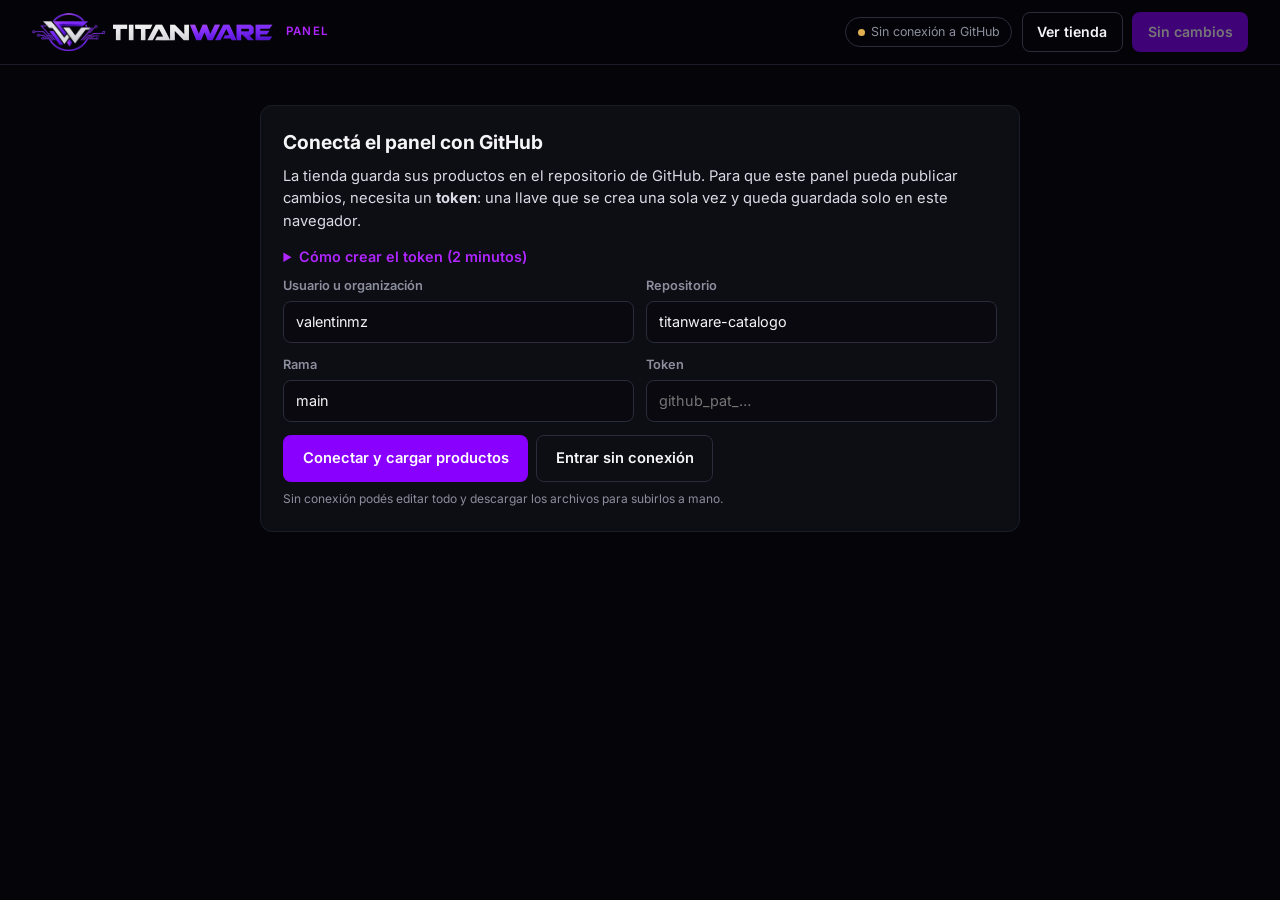
==== commit c9a235e3: "Logo nuevo de Titanware en toda la página Emblema y texto recortados del logo nuevo con fondo transp" ====
--- a/admin.html
+++ b/admin.html
@@ -6,7 +6,8 @@
 <meta name="robots" content="noindex, nofollow">
 <title>Titanware · Panel de administración</title>
 <meta name="theme-color" content="#050509">
-<link rel="icon" href="data:image/svg+xml,%3Csvg xmlns='http://www.w3.org/2000/svg' viewBox='110 170 1032 1032'%3E%3Crect x='110' y='170' width='1032' height='1032' rx='200' fill='%23050509'/%3E%3Cpath fill='%238A00FF' d='M663 470h98l109 215 118-215h89L870 813z'/%3E%3Cpath fill='%23F5F5F7' d='M484 470h92l116 215 117-215h88L692 823z'/%3E%3Cpath fill='%23F5F5F7' d='M174 342h631l-44 87H453v391l-49 50-49-50V429H221z'/%3E%3Cpath fill='%238A00FF' d='M771 841l34 34-34 34-34-34z'/%3E%3C/svg%3E">
+<link rel="icon" type="image/png" href="img/logo/favicon.png">
+<link rel="apple-touch-icon" href="img/logo/favicon.png">
 <link rel="preconnect" href="https://fonts.googleapis.com">
 <link rel="preconnect" href="https://fonts.gstatic.com" crossorigin>
 <link href="https://fonts.googleapis.com/css2?family=Chakra+Petch:wght@700&family=Inter:wght@400;500;600;700&display=swap" rel="stylesheet">
@@ -113,8 +114,8 @@
 <header class="adm-head">
   <div class="wrap">
     <a class="brand" href="admin.html" aria-label="Panel Titanware">
-      <svg class="logo" viewBox="0 0 932 594" aria-hidden="true"><use href="#logo"/></svg>
-      <span>TITANWARE <small>Panel</small></span>
+      <img class="brand-emblem" src="img/logo/emblema.png" alt="" width="65" height="34">
+      <img class="brand-word" src="img/logo/wordmark.png" alt="Titanware" width="170" height="18"><small>Panel</small>
     </a>
     <div class="right">
       <span class="pill" id="connPill"><i></i><span>Sin conectar</span></span>
@@ -134,7 +135,6 @@
 </div>
 
 <svg width="0" height="0" style="position:absolute" aria-hidden="true">
-  <symbol id="logo" viewBox="160 330 932 594"><path fill="#8A00FF" d="M663 470h98l109 215 118-215h89L870 813z"/><path fill="#F5F5F7" d="M484 470h92l116 215 117-215h88L692 823z"/><path fill="#F5F5F7" d="M174 342h631l-44 87H453v391l-49 50-49-50V429H221z"/><path fill="#8A00FF" d="M771 841l34 34-34 34-34-34z"/></symbol>
   <symbol id="i-wa" viewBox="0 0 24 24"><path fill="currentColor" d="M12 2a10 10 0 0 0-8.6 15.1L2 22l5-1.3A10 10 0 1 0 12 2z"/></symbol>
 </svg>
 
--- a/assets/css/site.css
+++ b/assets/css/site.css
@@ -58,8 +58,10 @@
 .top { height: 64px; border-bottom: 1px solid var(--line); }
 .top .wrap { height: 100%; display: flex; align-items: center; gap: 1.5rem; }
 .brand { display: flex; align-items: center; gap: .6rem; text-decoration: none; color: var(--text); flex: none; }
-.brand .logo { width: 41px; height: 26px; }
-.brand span { font-family: var(--brand-font); font-weight: 700; font-size: 1.15rem; letter-spacing: .1em; }
+.brand-emblem { height: 38px; width: auto; }
+.brand-word { height: 17px; width: auto; }
+.brand { gap: .55rem; }
+
 .hsearch {
   flex: 1; max-width: 640px; margin-inline: auto; display: flex; align-items: center; gap: .6rem;
   background: var(--surface); border: 1px solid var(--line-2); border-radius: 999px; padding: 0 .4rem 0 1rem;
@@ -184,10 +186,10 @@
 .cz-chip-in { fill: none; stroke: rgba(138, 0, 255, .22); stroke-width: 1; stroke-dasharray: 4 6; }
 .cz-dot { fill: rgba(176, 38, 255, .6); }
 @keyframes flow { to { stroke-dashoffset: 0; } }
-.glow { width: 46%; height: 46%; border-radius: 50%; background: rgba(91, 0, 214, .35); filter: blur(70px); }
+.glow { width: 70%; height: 55%; border-radius: 50%; background: rgba(91, 0, 214, .35); filter: blur(70px); }
 .hero-logo {
-  position: relative; width: 38%; height: auto; margin-top: -10%;
-  filter: drop-shadow(0 12px 40px rgba(91, 0, 214, .45));
+  position: relative; width: 84%; height: auto;
+  filter: drop-shadow(0 16px 50px rgba(91, 0, 214, .5));
   animation: float 6s ease-in-out infinite;
 }
 .hero-word { align-self: end; margin-bottom: 29%; text-align: center; position: relative; }
@@ -386,8 +388,9 @@
 /* Footer */
 footer { border-top: 1px solid var(--line); padding: 2rem 0 5.5rem; color: var(--muted); font-size: .85rem; }
 footer .wrap { display: flex; flex-wrap: wrap; align-items: center; justify-content: space-between; gap: 1rem; }
-footer .brand .logo { width: 33px; height: 21px; }
-footer .brand span { font-size: .95rem; }
+footer .brand-emblem { height: 30px; }
+footer .brand-word { height: 13px; }
+
 .foot-links { display: flex; flex-wrap: wrap; gap: 1.25rem; }
 .foot-links a { color: var(--text-2); text-decoration: none; display: inline-flex; align-items: center; gap: .4rem; }
 .foot-links a:hover { color: var(--text); }
@@ -690,3 +693,4 @@
 a.cat { text-decoration: none; }
 .opt .badge svg { width: 12px; height: 12px; }
 .sum-row .icon-btn { margin-top: -.15rem; }
+@media (max-width: 640px) { .brand-emblem { height: 32px; } .brand-word { height: 14px; } }
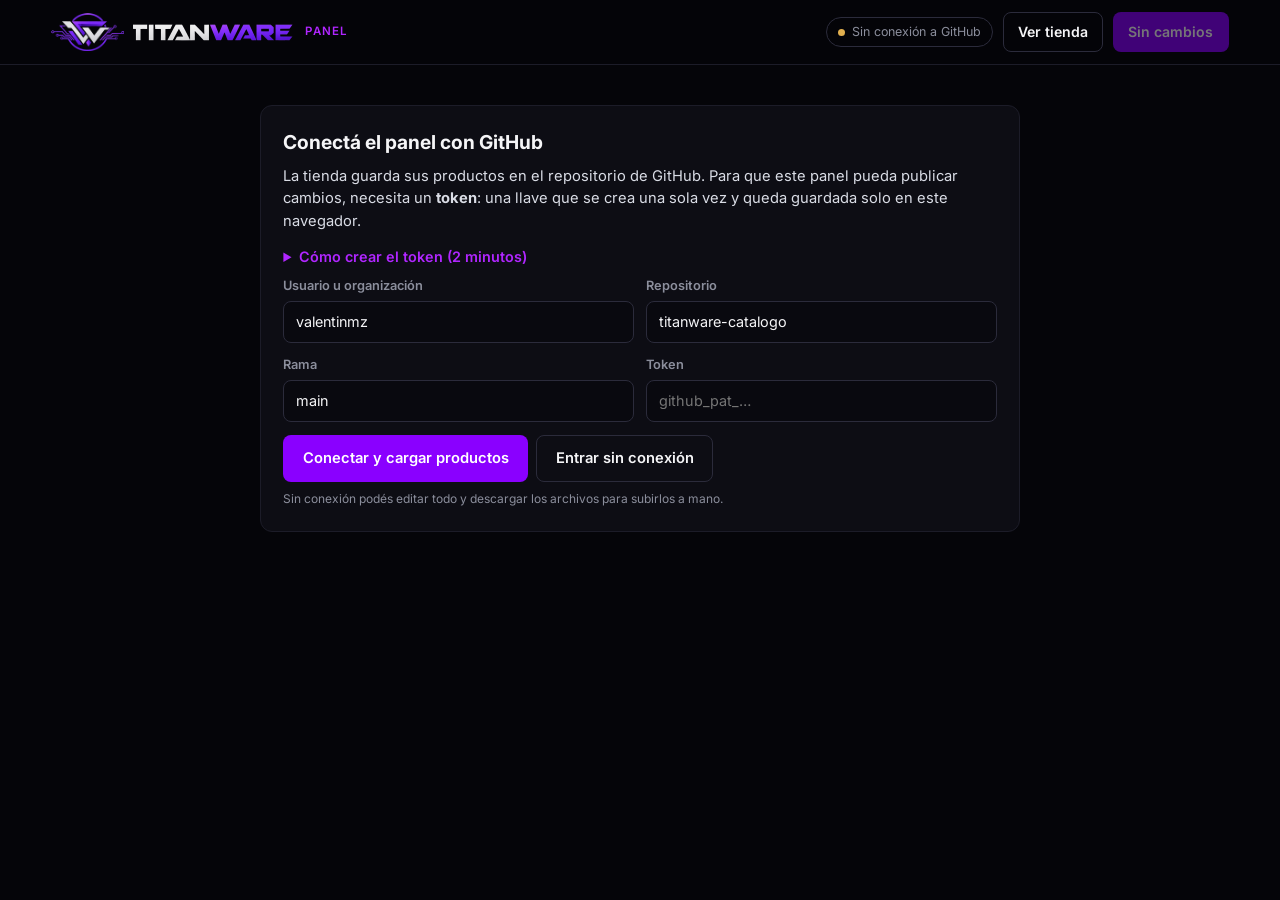
==== commit 610ade26: "Cambios del cliente: fotos sin fondo, armador, pedido, ofertas y panel - Fotos de productos y cajas " ====
--- a/admin.html
+++ b/admin.html
@@ -88,6 +88,35 @@
   .slot { display: grid; grid-template-columns: 140px minmax(0, 1fr) 80px; gap: .6rem; align-items: center; }
   .slot label { font-size: .8rem; font-weight: 600; color: var(--muted); }
   .slot .inp { padding: .45rem .6rem; }
+  .pc-quick { display: flex; align-items: center; justify-content: space-between; gap: 1rem; flex-wrap: wrap; padding: .85rem 1rem; border-radius: var(--radius-sm); background: var(--violet-tint); border: 1px solid rgba(138, 0, 255, .4); }
+  .pc-quick > div { display: grid; gap: .15rem; font-size: .9rem; }
+  .slots2 { display: grid; gap: .4rem; }
+  .slot2 { display: grid; grid-template-columns: minmax(0, 1fr) auto auto; gap: .5rem; align-items: center; }
+  .slot-row { display: grid; grid-template-columns: 48px minmax(0, 1fr) auto; gap: .75rem; align-items: center; width: 100%; text-align: left; cursor: pointer;
+    padding: .45rem .75rem .45rem .45rem; border-radius: var(--radius-sm); border: 1px dashed var(--line-2); background: var(--bg-2); color: var(--text); font: inherit; }
+  .slot-row:hover { border-color: var(--violet); }
+  .slot2.done .slot-row { border-style: solid; }
+  .slot2.open .slot-row { border-color: var(--violet); border-style: solid; }
+  .slot-row .mini { width: 48px; height: 38px; color: var(--muted); }
+  .slot-row .mini > svg { width: 60%; }
+  .slot-txt { display: grid; min-width: 0; font-size: .88rem; }
+  .slot-txt small { font-size: .68rem; font-weight: 700; letter-spacing: .08em; text-transform: uppercase; color: var(--muted); }
+  .slot-txt em { color: var(--violet-soft); font-style: normal; }
+  .slot-row b { font-size: .85rem; white-space: nowrap; }
+  .slot-qty { display: flex; align-items: center; gap: .3rem; font-size: .75rem; color: var(--muted); }
+  .slot-qty .inp { width: 58px; padding: .4rem .5rem; }
+  .picker { grid-column: 1 / -1; border: 1px solid var(--violet); border-radius: var(--radius-sm); background: var(--surface); overflow: hidden; }
+  .picker-bar { display: flex; gap: .75rem; align-items: center; flex-wrap: wrap; padding: .6rem; border-bottom: 1px solid var(--line); }
+  .picker-bar .inp { flex: 1; min-width: 180px; }
+  .picker-list { max-height: 300px; overflow: auto; }
+  .pick-it { display: grid; grid-template-columns: 44px minmax(0, 1fr) auto; gap: .7rem; align-items: center; width: 100%; padding: .45rem .75rem; border: 0; border-bottom: 1px solid var(--line); background: none; color: var(--text); text-align: left; font: inherit; font-size: .86rem; cursor: pointer; }
+  .pick-it:hover { background: var(--violet-tint); }
+  .pick-it.sel { background: var(--violet-tint); box-shadow: inset 3px 0 0 var(--violet); }
+  .pick-it .mini { width: 44px; height: 34px; }
+  .pick-it small.warn { display: block; color: var(--warn); font-size: .72rem; }
+  .pick-it b { font-size: .82rem; white-space: nowrap; }
+  details.more summary { cursor: pointer; font-size: .88rem; font-weight: 600; color: var(--text-2); }
+  .tbl .offer-in.on { border-color: #ff3d6e; color: #ff9aac; }
   .issues { display: grid; gap: .3rem; font-size: .83rem; }
   .issues .error { color: var(--off); } .issues .aviso { color: var(--warn); } .issues .falta { color: var(--muted); } .issues .ok { color: var(--ok); }
   .pc-rows { display: grid; gap: .6rem; }
--- a/assets/css/site.css
+++ b/assets/css/site.css
@@ -41,7 +41,7 @@
 :focus-visible { outline: 2px solid var(--violet-soft); outline-offset: 2px; }
 svg { flex: none; }
 
-.wrap { width: 100%; max-width: 1920px; margin-inline: auto; padding-inline: clamp(1rem, 2.5vw, 3rem); }
+.wrap { width: 100%; max-width: 1920px; margin-inline: auto; padding-inline: clamp(1.25rem, 4vw, 4.5rem); }
 
 /* Header */
 .topbar { background: var(--bg-2); border-bottom: 1px solid var(--line); font-size: .78rem; color: var(--muted); }
@@ -87,11 +87,11 @@
 .cart-btn.bump { animation: bump .45s ease; }
 @keyframes bump { 30% { transform: scale(1.18); } }
 .mainnav { border-bottom: 1px solid var(--line); }
-.mainnav .wrap { display: flex; align-items: center; gap: .25rem; overflow-x: auto; scrollbar-width: none; height: 48px; }
+.mainnav .wrap { display: flex; align-items: center; gap: .4rem; overflow-x: auto; scrollbar-width: none; height: 52px; }
 .mainnav .wrap::-webkit-scrollbar { display: none; }
 .mainnav a {
   flex: none; color: var(--text-2); text-decoration: none; font-size: .88rem; font-weight: 500;
-  padding: .45rem .8rem; border-radius: var(--radius-sm); white-space: nowrap;
+  padding: .5rem .95rem; border-radius: var(--radius-sm); white-space: nowrap;
 }
 .mainnav a:hover { color: var(--text); background: var(--surface); }
 .mainnav a[aria-current="page"] { color: var(--text); background: var(--surface-2); }
@@ -133,7 +133,7 @@
   mask-image: radial-gradient(ellipse at 70% 0%, #000 0%, transparent 70%);
   -webkit-mask-image: radial-gradient(ellipse at 70% 0%, #000 0%, transparent 70%);
 }
-.hero .wrap { position: relative; z-index: 1; padding-block: 3.5rem 3rem; }
+.hero .wrap { position: relative; z-index: 1; padding-block: 5.5rem 5rem; }
 .eyebrow {
   display: inline-flex; align-items: center; gap: .5rem;
   font-size: .8rem; font-weight: 500; color: var(--text-2);
@@ -246,15 +246,15 @@
 .sub:hover { color: var(--text); border-color: var(--line-2); }
 .sub[aria-pressed="true"] { color: var(--violet-soft); border-color: rgba(138, 0, 255, .55); background: var(--violet-tint); }
 .results-tools { display: flex; flex-wrap: wrap; align-items: center; gap: .5rem 1rem; }
-.results-head { display: flex; flex-wrap: wrap; align-items: center; justify-content: space-between; gap: 1rem; padding-top: 2rem; }
+.results-head { display: flex; flex-wrap: wrap; align-items: center; justify-content: space-between; gap: 1rem 1.5rem; padding-top: 3rem; }
 .results-head h2 { margin: 0; font-size: 1.15rem; font-weight: 600; letter-spacing: -.01em; }
 .count { color: var(--muted); font-size: .88rem; font-variant-numeric: tabular-nums; }
 
 /* Grid */
 .grid {
-  display: grid; gap: 1rem;
-  grid-template-columns: repeat(auto-fill, minmax(270px, 1fr));
-  padding: 1.1rem 0 4.5rem;
+  display: grid; gap: 1.5rem;
+  grid-template-columns: repeat(auto-fill, minmax(310px, 1fr));
+  padding: 1.75rem 0 6rem;
 }
 .card {
   position: relative; display: flex; flex-direction: column; overflow: hidden;
@@ -274,15 +274,24 @@
   border-bottom: 1px solid var(--line);
   overflow: hidden;
 }
-.thumb img { width: 100%; height: 100%; object-fit: contain; padding: 1.25rem; }
+.thumb { position: relative; }
+.thumb img { position: absolute; inset: 0; width: 100%; height: 100%; object-fit: contain; padding: 1.5rem; transition: transform .35s; }
+.thumb:has(> img) { background: radial-gradient(circle at 50% 58%, rgba(138, 0, 255, .2), transparent 65%), var(--bg-2); }
+.card:hover .thumb img, .opt:hover .thumb img { transform: scale(1.04); }
+.modal .thumb:has(> img) img { padding: 2.5rem; }
+/* Producto + caja: el producto a la izquierda y la caja más chica a la derecha */
+.thumb:has(> img.box) img.prod { width: 66%; padding-right: .5rem; }
+.thumb img.box { left: auto; width: 40%; height: 78%; top: auto; padding: 0 1.1rem 1.1rem 0; object-position: bottom; filter: drop-shadow(0 10px 18px rgba(0, 0, 0, .55)); }
+.modal .thumb:has(> img.box) img.prod { padding: 2.5rem .75rem 2.5rem 2.5rem; }
+.modal .thumb img.box { padding: 0 2rem 2.5rem 0; }
 .thumb svg { width: 34%; height: auto; color: var(--text-2); transition: color .25s, transform .25s; }
 .thumb > .t-bg, .thumb > .t-logo, .thumb > .t-word { grid-area: 1 / 1; }
-.thumb .t-bg { width: 100%; height: 100%; display: grid; place-items: center; opacity: .12; }
+.thumb .t-bg { width: 100%; height: 100%; display: grid; place-items: center; opacity: .07; }
 .thumb .t-bg svg { width: 64%; transform: rotate(-8deg) translateY(6%); }
 .thumb .t-bg.solo { opacity: 1; }
 .thumb .t-bg.solo svg { width: 34%; transform: none; }
 .t-logo {
-  width: 52%; aspect-ratio: 16 / 10; background: var(--text); position: relative;
+  width: 44%; aspect-ratio: 16 / 10; background: var(--text); position: relative;
   -webkit-mask: var(--logo) center / contain no-repeat; mask: var(--logo) center / contain no-repeat;
   transition: background .25s, transform .25s;
 }
@@ -298,11 +307,11 @@
 .modal .t-logo { width: 58%; }
 .modal .t-word { font-size: 1.8rem; }
 .modal .thumb .t-bg svg { width: 70%; }
-.card-body { padding: 1rem 1.1rem 1.1rem; display: flex; flex-direction: column; gap: .3rem; flex: 1; }
+.card-body { padding: 1.35rem 1.5rem 1.5rem; display: flex; flex-direction: column; gap: .5rem; flex: 1; }
 .meta { display: flex; justify-content: space-between; gap: .5rem; font-size: .72rem; font-weight: 600; letter-spacing: .08em; text-transform: uppercase; color: var(--muted); }
-.card h3 { font-weight: 600; font-size: 1.02rem; line-height: 1.3; letter-spacing: -.01em; margin: 0; }
+.card h3 { font-weight: 600; font-size: 1.06rem; line-height: 1.35; letter-spacing: -.01em; margin: 0; }
 .specs-short { color: var(--muted); font-size: .85rem; margin: 0; line-height: 1.45; }
-.card-foot { margin-top: auto; padding-top: .9rem; display: flex; flex-wrap: wrap; align-items: center; justify-content: space-between; gap: .5rem; }
+.card-foot { margin-top: auto; padding-top: 1.1rem; display: flex; flex-wrap: wrap; align-items: center; justify-content: space-between; gap: .5rem; }
 .price { font-weight: 700; font-size: 1.15rem; letter-spacing: -.01em; font-variant-numeric: tabular-nums; }
 .price.ask { font-size: .9rem; font-weight: 600; color: var(--text-2); }
 .stock {
@@ -315,7 +324,7 @@
 .stock.sin-stock { color: var(--off); }
 .card-cta {
   display: flex; align-items: center; justify-content: space-between;
-  margin-top: .9rem; padding-top: .8rem; border-top: 1px solid var(--line);
+  margin-top: 1.1rem; padding-top: 1rem; border-top: 1px solid var(--line);
   font-size: .85rem; font-weight: 500; color: var(--muted); transition: color .15s;
 }
 .card-cta svg { width: 16px; height: 16px; transition: transform .2s; }
@@ -366,19 +375,19 @@
 .note { font-size: .8rem; color: var(--muted); margin: -.25rem 0 0; text-align: center; }
 
 /* Info */
-.info { border-top: 1px solid var(--line); background: var(--bg-2); padding: 3.5rem 0; }
+.info { border-top: 1px solid var(--line); background: var(--bg-2); padding: 6rem 0; }
 .info-head { margin-bottom: 1.75rem; }
 .info-head h2 { margin: 0 0 .35rem; font-size: 1.5rem; font-weight: 700; letter-spacing: -.02em; }
 .info-head p { margin: 0; color: var(--muted); }
-.info-grid { display: grid; gap: 1rem; grid-template-columns: repeat(auto-fit, minmax(240px, 1fr)); }
-.feature { background: var(--surface); border: 1px solid var(--line); border-radius: var(--radius); padding: 1.4rem; }
+.info-grid { display: grid; gap: 1.5rem; grid-template-columns: repeat(auto-fit, minmax(240px, 1fr)); }
+.feature { background: var(--surface); border: 1px solid var(--line); border-radius: var(--radius); padding: 2rem; }
 .feature .ico { width: 40px; height: 40px; display: grid; place-items: center; border-radius: 10px; background: var(--violet-tint); color: var(--violet-soft); margin-bottom: 1rem; }
 .feature .ico svg { width: 20px; height: 20px; }
 .feature h3 { font-size: 1rem; font-weight: 600; margin: 0 0 .3rem; }
 .feature p { margin: 0; color: var(--muted); font-size: .9rem; }
 .cta-band {
   display: flex; flex-wrap: wrap; align-items: center; justify-content: space-between; gap: 1.25rem;
-  margin-top: 1rem; padding: 1.5rem 1.6rem; border-radius: var(--radius);
+  margin-top: 1.5rem; padding: 2rem 2.25rem; border-radius: var(--radius);
   border: 1px solid rgba(138, 0, 255, .35);
   background: linear-gradient(120deg, rgba(138, 0, 255, .16), rgba(138, 0, 255, .04));
 }
@@ -438,15 +447,15 @@
 .hero-ctas { display: flex; flex-wrap: wrap; gap: .7rem; margin-bottom: .5rem; }
 .hero-ctas .btn { padding: .85rem 1.4rem; font-size: .98rem; }
 
-.sec { padding: 3rem 0 0; }
-.sec-head { display: flex; flex-wrap: wrap; align-items: end; justify-content: space-between; gap: .75rem 1.5rem; margin-bottom: 1.25rem; }
+.sec { padding: 5.5rem 0 0; }
+.sec-head { display: flex; flex-wrap: wrap; align-items: end; justify-content: space-between; gap: .75rem 1.5rem; margin-bottom: 2rem; }
 .sec-head h2 { margin: 0; font-size: clamp(1.3rem, 2vw, 1.65rem); font-weight: 700; letter-spacing: -.02em; }
 .sec-head p { margin: .3rem 0 0; color: var(--muted); font-size: .93rem; }
 .link-more { display: inline-flex; align-items: center; gap: .4rem; color: var(--violet-soft); text-decoration: none; font-weight: 600; font-size: .9rem; }
 .link-more svg { width: 16px; height: 16px; transition: transform .2s; }
 .link-more:hover svg { transform: translateX(3px); }
 
-.page-head { padding: 2rem 0 .5rem; }
+.page-head { padding: 3rem 0 1rem; }
 .crumbs { font-size: .78rem; color: var(--muted); margin-bottom: .5rem; }
 .crumbs a { color: var(--muted); text-decoration: none; }
 .crumbs a:hover { color: var(--text); }
@@ -454,10 +463,10 @@
 .page-head p { margin: .4rem 0 0; color: var(--text-2); max-width: 70ch; }
 
 /* Accesos principales */
-.tiles { display: grid; gap: 1rem; grid-template-columns: repeat(3, minmax(0, 1fr)); }
+.tiles { display: grid; gap: 1.5rem; grid-template-columns: repeat(3, minmax(0, 1fr)); }
 .tile {
   position: relative; overflow: hidden; display: flex; flex-direction: column; gap: .4rem; min-height: 190px;
-  padding: 1.5rem; border-radius: var(--radius); text-decoration: none; color: var(--text);
+  padding: 2rem 2.25rem; border-radius: var(--radius); text-decoration: none; color: var(--text);
   background: var(--surface); border: 1px solid var(--line); transition: border-color .2s, transform .2s;
 }
 .tile:hover { border-color: rgba(138, 0, 255, .6); transform: translateY(-3px); }
@@ -473,28 +482,34 @@
 .tile:hover .go svg { transform: translateX(4px); }
 
 /* Tarjetas de PC armada */
-.pc-grid { display: grid; gap: 1rem; grid-template-columns: repeat(auto-fill, minmax(290px, 1fr)); }
+.pc-grid { display: grid; gap: 1.5rem; grid-template-columns: repeat(auto-fill, minmax(330px, 1fr)); }
 .pc-card { display: flex; flex-direction: column; overflow: hidden; background: var(--surface); border: 1px solid var(--line); border-radius: var(--radius); transition: border-color .2s, transform .2s, box-shadow .2s; }
 .pc-card:hover { border-color: var(--line-2); transform: translateY(-3px); box-shadow: var(--shadow); }
 .pc-thumb {
   position: relative; aspect-ratio: 16 / 10; display: grid; place-items: center; overflow: hidden; cursor: pointer; border: 0; padding: 0; width: 100%;
   background: radial-gradient(circle at 50% 60%, rgba(138, 0, 255, .22), transparent 65%), var(--bg-2); border-bottom: 1px solid var(--line);
 }
-.pc-thumb img { width: 100%; height: 100%; object-fit: cover; }
+.pc-thumb img { position: absolute; inset: 0; width: 100%; height: 100%; object-fit: contain; padding: 1.25rem; }
+.pc-thumb.photo { background: radial-gradient(circle at 50% 60%, rgba(138, 0, 255, .22), transparent 65%), var(--bg-2); }
+.pc-thumb .cpu-badge { position: relative; z-index: 1; }
+.pc-thumb .badge { z-index: 2; }
+.pc-thumb.photo .cpu-badge { align-self: end; justify-self: end; margin: 0 .9rem .9rem 0; background: rgba(5, 5, 9, .85); border-radius: 8px; padding: .4rem .6rem; display: grid; place-items: center; width: 84px; height: 42px; }
+.pc-thumb.photo .cpu-badge .t-logo { width: 100%; margin: 0; }
+.pc-thumb.photo .cpu-badge .t-word { margin: 0; font-size: .7rem; }
 .pc-thumb > * { grid-area: 1 / 1; }
 .pc-thumb .case { width: 30%; color: var(--text-2); opacity: .9; }
 .pc-thumb .case svg { width: 100%; height: auto; }
 .pc-thumb .t-logo { width: 26%; align-self: end; justify-self: end; margin: 0 6% 7% 0; aspect-ratio: 16 / 10; }
 .pc-thumb .t-word { align-self: end; justify-self: end; margin: 0 6% 7% 0; font-size: .9rem; }
-.pc-body { padding: 1rem 1.1rem 1.1rem; display: flex; flex-direction: column; gap: .5rem; flex: 1; }
+.pc-body { padding: 1.4rem 1.5rem 1.5rem; display: flex; flex-direction: column; gap: .75rem; flex: 1; }
 .pc-body h3 { margin: 0; font-size: 1.05rem; font-weight: 700; letter-spacing: -.01em; line-height: 1.3; }
-.pc-specs { list-style: none; margin: 0; padding: 0; display: grid; gap: .3rem; font-size: .85rem; color: var(--text-2); }
+.pc-specs { list-style: none; margin: 0; padding: 0; display: grid; gap: .5rem; font-size: .85rem; color: var(--text-2); }
 .pc-specs li { display: flex; align-items: center; gap: .5rem; }
 .pc-specs svg { width: 15px; height: 15px; color: var(--violet-soft); flex: none; }
 .pc-foot { margin-top: auto; padding-top: .8rem; display: flex; align-items: center; justify-content: space-between; gap: .5rem; flex-wrap: wrap; }
 .pc-foot .btns { display: flex; gap: .4rem; }
 .pc-foot .price { font-size: 1.25rem; }
-.tabs { display: flex; flex-wrap: wrap; gap: .5rem; margin: 1rem 0 1.25rem; }
+.tabs { display: flex; flex-wrap: wrap; gap: .5rem; margin: 1.5rem 0 2rem; }
 .pc-modal .modal-body { gap: .8rem; }
 .comp-list { list-style: none; margin: 0; padding: 0; border: 1px solid var(--line); border-radius: var(--radius-sm); overflow: hidden; }
 .comp-list li { display: grid; grid-template-columns: 44px 1fr auto; align-items: center; gap: .75rem; padding: .55rem .75rem; border-bottom: 1px solid var(--line); font-size: .88rem; }
@@ -505,7 +520,8 @@
 .mini .t-bg { opacity: .25; display: grid; place-items: center; width: 100%; height: 100%; }
 .mini .t-logo { width: 78%; }
 .mini .t-word { font-size: .5rem; padding: 0 .15rem; letter-spacing: .04em; }
-.mini img { width: 100%; height: 100%; object-fit: contain; }
+.mini img { width: 100%; height: 100%; object-fit: contain; padding: 2px; }
+.mini:has(> img) { background: var(--bg-2); }
 .comp-list small { display: block; color: var(--muted); font-size: .72rem; text-transform: uppercase; letter-spacing: .06em; font-weight: 600; }
 .comp-list .p { font-weight: 600; font-variant-numeric: tabular-nums; white-space: nowrap; }
 .modal-actions { display: grid; grid-template-columns: 1fr 1fr; gap: .5rem; }
@@ -535,7 +551,7 @@
 .b-step[aria-current="step"] { border-color: var(--violet); background: var(--violet-tint); color: var(--text); }
 .b-step[aria-current="step"] .n { background: var(--violet); color: #fff; }
 .b-step em { font-style: normal; font-size: .68rem; color: var(--muted); display: block; line-height: 1.1; }
-.b-layout { display: grid; grid-template-columns: minmax(0, 1fr) 380px; gap: 1.5rem; align-items: start; padding-bottom: 4rem; }
+.b-layout { display: grid; grid-template-columns: minmax(0, 1fr) 380px; gap: 2.25rem; align-items: start; padding-bottom: 4rem; }
 .b-head { display: flex; flex-wrap: wrap; align-items: end; justify-content: space-between; gap: .75rem 1rem; margin-bottom: 1rem; }
 .b-head h2 { margin: 0; font-size: 1.35rem; font-weight: 700; letter-spacing: -.02em; }
 .b-head h2 small { display: block; font-size: .72rem; letter-spacing: .1em; text-transform: uppercase; color: var(--violet-soft); margin-bottom: .2rem; }
@@ -545,7 +561,7 @@
 .b-note { display: flex; gap: .6rem; align-items: center; flex-wrap: wrap; padding: .75rem 1rem; margin-bottom: 1rem; border-radius: var(--radius-sm); font-size: .88rem; background: var(--violet-tint); border: 1px solid rgba(138, 0, 255, .35); color: var(--text-2); }
 .b-note svg { width: 18px; height: 18px; color: var(--violet-soft); }
 .b-note .btn { margin-left: auto; }
-.opt-grid { display: grid; gap: .8rem; grid-template-columns: repeat(auto-fill, minmax(220px, 1fr)); }
+.opt-grid { display: grid; gap: 1.1rem; grid-template-columns: repeat(auto-fill, minmax(240px, 1fr)); }
 .opt {
   position: relative; display: flex; flex-direction: column; overflow: hidden; text-align: left; cursor: pointer; padding: 0; color: var(--text);
   background: var(--surface); border: 1px solid var(--line); border-radius: var(--radius); transition: border-color .15s, transform .15s;
@@ -554,7 +570,7 @@
 .opt .thumb { aspect-ratio: 16 / 9; }
 .opt .thumb .t-logo { width: 46%; }
 .opt .t-word { font-size: 1rem; }
-.opt-body { padding: .75rem .85rem .85rem; display: flex; flex-direction: column; gap: .25rem; flex: 1; }
+.opt-body { padding: 1rem 1.1rem 1.1rem; display: flex; flex-direction: column; gap: .35rem; flex: 1; }
 .opt-body h4 { margin: 0; font-size: .9rem; font-weight: 600; line-height: 1.3; }
 .opt-body p { margin: 0; font-size: .78rem; color: var(--muted); }
 .opt-foot { margin-top: auto; padding-top: .55rem; display: flex; align-items: center; justify-content: space-between; gap: .5rem; }
@@ -608,38 +624,11 @@
 .skip-card strong { color: var(--text); font-size: .95rem; }
 .b-empty { grid-column: 1 / -1; padding: 2.5rem 1rem; text-align: center; color: var(--muted); border: 1px dashed var(--line-2); border-radius: var(--radius); }
 
-/* Carrito (panel lateral) */
-dialog.drawer {
-  margin: 0 0 0 auto; width: min(460px, 100%); height: 100%; max-height: 100%; border-radius: 0; border: 0; border-left: 1px solid var(--line-2);
-  flex-direction: column;
-}
-dialog.drawer[open] { display: flex; animation: slide .25s ease-out; }
-@keyframes slide { from { transform: translateX(40px); opacity: 0; } }
-.drawer-head { display: flex; align-items: center; justify-content: space-between; padding: 1rem 1.25rem; border-bottom: 1px solid var(--line); }
-.drawer-head h2 { margin: 0; font-size: 1.15rem; }
-.drawer-head .close { position: static; }
-.drawer-body { flex: 1; overflow: auto; padding: .25rem 1.25rem; }
-.cart-item { display: grid; grid-template-columns: 56px 1fr; gap: .8rem; padding: .9rem 0; border-bottom: 1px solid var(--line); }
-.cart-item .mini { width: 56px; height: 44px; }
-.cart-item h4 { margin: 0 0 .15rem; font-size: .9rem; font-weight: 600; line-height: 1.3; }
-.cart-item details { font-size: .78rem; color: var(--muted); }
-.cart-item summary { cursor: pointer; }
-.cart-item details ul { margin: .3rem 0 0; padding-left: 1rem; }
-.cart-item .row { display: flex; align-items: center; justify-content: space-between; gap: .5rem; margin-top: .45rem; }
-.cart-item .row .price { font-size: .98rem; }
+/* Carrito vacío */
 .cart-empty { text-align: center; padding: 3.5rem 1rem; color: var(--muted); }
 .cart-empty svg { width: 42px; height: 42px; color: var(--line-2); margin: 0 auto .5rem; }
 .cart-empty strong { display: block; color: var(--text); margin-bottom: .3rem; }
 .cart-empty .btn { margin-top: 1rem; }
-.drawer-foot { padding: 1rem 1.25rem 1.25rem; border-top: 1px solid var(--line-2); background: var(--bg-2); display: grid; gap: .65rem; }
-.drawer-foot .row { display: flex; justify-content: space-between; align-items: baseline; }
-.drawer-foot .row strong { font-size: 1.45rem; }
-.drawer-foot textarea {
-  width: 100%; min-height: 60px; resize: vertical; padding: .6rem .75rem; border-radius: var(--radius-sm);
-  background: var(--surface); border: 1px solid var(--line-2); color: var(--text); font: inherit; font-size: .88rem;
-}
-.drawer-foot textarea:focus { outline: none; border-color: var(--violet); }
-.drawer-foot .fine { margin: 0; font-size: .75rem; color: var(--muted); text-align: center; }
 .linkish { background: none; border: 0; color: var(--muted); text-decoration: underline; cursor: pointer; font-size: .8rem; justify-self: center; }
 .linkish:hover { color: var(--off); }
 
@@ -694,3 +683,271 @@
 .opt .badge svg { width: 12px; height: 12px; }
 .sum-row .icon-btn { margin-top: -.15rem; }
 @media (max-width: 640px) { .brand-emblem { height: 32px; } .brand-word { height: 14px; } }
+#homePcs { grid-template-columns: repeat(auto-fit, minmax(330px, 1fr)); }
+@media (max-width: 640px) { #homePcs { grid-template-columns: 1fr; } }
+
+/* ---------- Armador: panel y pasos más completos ---------- */
+.b-title { display: flex; gap: 1rem; align-items: center; }
+.b-ico { width: 52px; height: 52px; flex: none; border-radius: 14px; display: grid; place-items: center; color: #fff;
+  background: linear-gradient(135deg, var(--violet), #5B00D6); box-shadow: 0 8px 24px rgba(138, 0, 255, .35); }
+.b-ico svg { width: 30px; height: 30px; }
+.b-filters { display: flex; flex-wrap: wrap; align-items: center; gap: .45rem; margin: 0 0 1.1rem; font-size: .8rem; color: var(--muted); }
+.b-filters > svg { width: 16px; height: 16px; color: var(--ok); }
+.b-filters b { font-weight: 600; color: var(--text-2); background: var(--surface); border: 1px solid var(--line-2); border-radius: 999px; padding: .2rem .65rem; }
+.b-filters em { font-style: normal; margin-left: auto; color: var(--text-2); font-weight: 600; }
+.opt-brand { font-size: .68rem; font-weight: 700; letter-spacing: .1em; text-transform: uppercase; color: var(--violet-soft); }
+.opt-chips { display: flex; flex-wrap: wrap; gap: .3rem; margin-top: .15rem; }
+.opt-chips span { font-size: .7rem; color: var(--text-2); background: var(--bg-2); border: 1px solid var(--line); border-radius: 6px; padding: .12rem .45rem; }
+.opt.sel { box-shadow: 0 0 0 1px var(--violet) inset, 0 0 32px rgba(138, 0, 255, .22); }
+
+.b-side { background: linear-gradient(180deg, rgba(138, 0, 255, .08), transparent 200px), var(--surface); box-shadow: var(--shadow); }
+.b-side-head { padding: 1rem 1.1rem; gap: .75rem; }
+.b-side-head .t { display: flex; align-items: center; gap: .75rem; }
+.plat-logo { width: 46px; height: 46px; border-radius: 12px; background: var(--bg-2); border: 1px solid var(--line-2); display: grid; place-items: center; }
+.plat-logo .t-logo { width: 34px; aspect-ratio: 16 / 10; }
+.b-side-head h3 { font-size: 1.1rem; line-height: 1.1; }
+.b-side-head .st { display: inline-flex; align-items: center; gap: .3rem; font-size: .74rem; font-weight: 600; margin-top: .2rem; }
+.b-side-head .st svg { width: 13px; height: 13px; }
+.b-side-head .st.ok { color: var(--ok); } .b-side-head .st.wait { color: var(--warn); } .b-side-head .st.bad { color: var(--off); }
+.b-prog { padding: .75rem 1.1rem .85rem; border-bottom: 1px solid var(--line); }
+.b-prog div { display: flex; justify-content: space-between; font-size: .75rem; color: var(--muted); margin-bottom: .45rem; }
+.b-prog strong { color: var(--text); font-weight: 600; }
+.b-prog i, .b-power i { display: block; height: 6px; border-radius: 99px; background: var(--bg-2); overflow: hidden; }
+.b-prog b, .b-power b { display: block; height: 100%; border-radius: inherit; background: linear-gradient(90deg, #5B00D6, var(--violet-soft)); transition: width .4s; }
+.sum-list { max-height: calc(100vh - var(--header-h) - 470px); min-height: 220px; padding: .35rem 0; }
+.sum-row { grid-template-columns: 48px minmax(0, 1fr); gap: .75rem; padding: .55rem .9rem .55rem 1.1rem; align-items: center; border-bottom: 0; position: relative; }
+.sum-row.cur { background: var(--violet-tint); }
+.sum-row.cur::before { content: ""; position: absolute; left: 0; top: 8px; bottom: 8px; width: 3px; border-radius: 0 3px 3px 0; background: var(--violet); }
+.s-ico { position: relative; width: 48px; height: 48px; border-radius: 10px; display: grid; place-items: center; cursor: pointer; padding: 0;
+  background: var(--bg-2); border: 1px dashed var(--line-2); color: var(--muted); }
+.s-ico > * { grid-area: 1 / 1; }
+.s-ico > svg { width: 26px; height: 26px; }
+.s-ico > img { width: 100%; height: 100%; object-fit: contain; padding: 4px; border-radius: 10px; }
+.s-ico.ph { background: var(--bg-2); border-style: solid; border-color: var(--line-2); }
+.sum-row.done .s-ico { border-style: solid; }
+.sum-row.done .s-ico:not(.ph) { color: var(--violet-soft); background: var(--violet-tint); border-color: rgba(138, 0, 255, .35); }
+.s-ico .t-bg { display: none; }
+.s-ico .t-logo { width: 34px; aspect-ratio: 16 / 10; }
+.s-ico .t-word { font-size: .5rem; }
+.s-ico i { position: absolute; right: -5px; bottom: -5px; width: 18px; height: 18px; border-radius: 50%; background: var(--violet); color: #fff; display: grid; place-items: center; border: 2px solid var(--surface); }
+.s-ico i svg { width: 10px; height: 10px; }
+.sum-row.need .s-ico { color: var(--text-2); }
+.sum-row.opt .s-ico { opacity: .55; }
+.s-body { min-width: 0; display: grid; gap: .2rem; }
+.sum-row .lbl { align-items: center; gap: .4rem; }
+.sum-row .lbl small { font-size: .62rem; letter-spacing: .06em; padding: .05rem .4rem; border-radius: 99px; background: var(--bg-2); color: var(--muted); }
+.sum-row .lbl button { margin-left: auto; }
+.s-item { display: grid; grid-template-columns: minmax(0, 1fr) auto auto; align-items: center; gap: .1rem .4rem; }
+.s-item .it { font-size: .83rem; overflow: hidden; text-overflow: ellipsis; white-space: nowrap; }
+.s-item .it.none { font-size: .8rem; }
+.s-item .pr { font-size: .82rem; }
+.s-item .ctl { grid-column: 1 / -1; }
+.sum-row .icon-btn { margin-top: 0; width: 24px; height: 24px; }
+
+.b-compat { border-top: 1px solid var(--line); }
+.b-compat summary { list-style: none; display: flex; justify-content: space-between; align-items: center; padding: .7rem 1.1rem; cursor: pointer; font-size: .84rem; font-weight: 600; }
+.b-compat summary::-webkit-details-marker { display: none; }
+.b-compat summary span { display: inline-flex; align-items: center; gap: .45rem; }
+.b-compat summary svg { width: 16px; height: 16px; color: var(--ok); }
+.b-compat summary em { font-style: normal; color: var(--muted); font-size: .78rem; }
+.b-compat summary em::after { content: " ▾"; }
+.b-compat[open] summary em::after { content: " ▴"; }
+.b-compat ul, .check-grid { list-style: none; margin: 0; padding: 0 1.1rem .7rem; display: grid; gap: .45rem; }
+.b-compat li, .check-grid li { display: flex; gap: .55rem; align-items: flex-start; font-size: .78rem; color: var(--muted); }
+.b-compat li strong, .check-grid li strong { display: block; color: var(--text-2); font-weight: 600; font-size: .8rem; }
+.dot { width: 18px; height: 18px; flex: none; border-radius: 50%; display: grid; place-items: center; border: 1.5px dashed var(--line-2); margin-top: .1rem; }
+.dot svg { width: 11px; height: 11px; }
+li.ok .dot { background: rgba(79, 201, 142, .15); border: 0; color: var(--ok); }
+li.bad .dot { background: rgba(224, 113, 127, .15); border: 0; color: var(--off); }
+li.bad, li.bad strong { color: var(--off) !important; }
+.b-compat .aviso { display: flex; gap: .45rem; margin: 0; padding: 0 1.1rem .7rem; font-size: .78rem; color: var(--warn); }
+.b-compat .aviso svg { width: 15px; height: 15px; flex: none; }
+.b-power { display: grid; gap: .45rem; padding: .75rem 1.1rem .85rem; }
+.b-power .row { display: flex; justify-content: space-between; align-items: center; font-size: .8rem; }
+.b-power .row span { display: inline-flex; align-items: center; gap: .4rem; color: var(--text-2); }
+.b-power .row strong { font-variant-numeric: tabular-nums; }
+.b-power i.hot b { background: linear-gradient(90deg, var(--warn), var(--off)); }
+.b-power small { font-size: .72rem; color: var(--muted); }
+.b-total .row span small { display: block; font-size: .72rem; }
+.b-total .fine { display: flex; align-items: center; justify-content: center; gap: .4rem; margin: -.1rem 0 .1rem; font-size: .75rem; color: var(--muted); }
+.b-total .fine svg { width: 14px; height: 14px; color: var(--violet-soft); }
+.sum-grid { display: grid; grid-template-columns: minmax(0, 1.6fr) minmax(240px, 1fr); gap: 1.25rem; align-items: start; }
+.check-grid { padding: 1rem 1.1rem; border: 1px solid var(--line); border-radius: var(--radius-sm); background: var(--surface); gap: .7rem; }
+@media (max-width: 1000px) {
+  .sum-list { min-height: 0; }
+  .sum-grid { grid-template-columns: 1fr; }
+  .b-side { overflow: auto; }
+}
+@media (max-width: 640px) {
+  .b-ico { width: 42px; height: 42px; } .b-ico svg { width: 24px; height: 24px; }
+  .b-filters em { margin-left: 0; }
+}
+@media (min-width: 1001px) {
+  .b-side { max-height: calc(100vh - var(--header-h) - 2rem); overflow-y: auto; scrollbar-width: thin; }
+  .b-side .sum-list { max-height: none; min-height: 0; overflow: visible; }
+  .b-side .b-total { position: sticky; bottom: 0; z-index: 1; }
+}
+.b-head > .b-title { min-width: 0; flex: 1 1 320px; }
+.b-title > div { min-width: 0; }
+.b-main { min-width: 0; }
+@media (max-width: 1000px) { .b-side .sum-list { flex: none; overflow: visible; } }
+
+/* ---------- Armador: pasos en cuadrícula al costado ---------- */
+.b-layout { grid-template-columns: 250px minmax(0, 1fr) 360px; gap: 1.75rem; }
+.b-rail { position: sticky; top: calc(var(--header-h) + 1rem); display: grid; gap: .75rem; align-content: start; }
+.b-rail-head { display: flex; justify-content: space-between; align-items: baseline; font-size: .72rem; font-weight: 700; letter-spacing: .1em; text-transform: uppercase; color: var(--muted); }
+.b-rail-head strong { color: var(--violet-soft); letter-spacing: 0; font-size: .8rem; }
+.b-rail .b-steps { display: grid; grid-template-columns: 1fr 1fr; gap: .5rem; overflow: visible; padding: 0; }
+.b-rail .b-step { flex-direction: column; align-items: flex-start; gap: .55rem; padding: .7rem .7rem .65rem; min-height: 96px; border-radius: var(--radius-sm); position: relative; }
+.b-rail .b-step .n { width: 36px; height: 36px; border-radius: 10px; position: relative; }
+.b-rail .b-step .n svg { width: 24px; height: 24px; }
+.b-rail .b-step .n i { position: absolute; right: -5px; top: -5px; width: 17px; height: 17px; border-radius: 50%; background: var(--ok); color: #050509; display: grid; place-items: center; }
+.b-rail .b-step .n i svg { width: 10px; height: 10px; }
+.b-rail .b-step .t { display: grid; gap: .1rem; min-width: 0; }
+.b-rail .b-step b { font-weight: 600; font-size: .8rem; line-height: 1.2; color: var(--text); }
+.b-rail .b-step em { font-size: .7rem; }
+.b-rail .b-step.done em { color: var(--ok); }
+.b-rail .b-step.opt { border-style: dashed; }
+.b-rail .b-step.sum { grid-column: 1 / -1; flex-direction: row; align-items: center; min-height: 0; }
+.b-redo { display: inline-flex; align-items: center; justify-content: center; gap: .45rem; width: 100%; padding: .7rem .9rem; cursor: pointer;
+  border-radius: var(--radius-sm); border: 1px solid rgba(224, 113, 127, .55); background: rgba(224, 113, 127, .1); color: #f3a4ae; font: inherit; font-weight: 600; font-size: .85rem; transition: background .15s, color .15s; }
+.b-redo svg { width: 16px; height: 16px; }
+.b-redo:hover { background: var(--off); border-color: var(--off); color: #fff; }
+.b-redo.sm { width: auto; padding: .4rem .7rem; font-size: .78rem; text-decoration: none; }
+.b-side-head button.b-redo { color: #f3a4ae; text-decoration: none; }
+.b-side-head button.b-redo:hover { color: #fff; }
+.b-total .fine.lock { color: var(--warn); margin: -.2rem 0 0; }
+
+/* Elegir cuántas memorias */
+.qty-bar { display: flex; flex-wrap: wrap; align-items: center; gap: .75rem 1rem; padding: .8rem 1rem; margin-bottom: 1rem; border-radius: var(--radius-sm);
+  background: linear-gradient(90deg, rgba(138, 0, 255, .18), rgba(138, 0, 255, .06)); border: 1px solid rgba(138, 0, 255, .5); }
+.qty-bar.empty { color: var(--text-2); font-size: .88rem; background: var(--surface); border-color: var(--line-2); border-style: dashed; }
+.qty-bar.empty svg { width: 18px; height: 18px; color: var(--violet-soft); }
+.qty-bar .mini { width: 52px; height: 42px; }
+.qty-bar .q-txt { display: grid; min-width: 0; flex: 1 1 180px; }
+.qty-bar .q-txt small { font-size: .7rem; color: var(--muted); text-transform: uppercase; letter-spacing: .08em; font-weight: 700; }
+.qty-bar .q-txt strong { font-size: .9rem; font-weight: 600; }
+.q-pick { display: flex; align-items: center; gap: .4rem; }
+.q-pick > span { font-size: .82rem; color: var(--text-2); margin-right: .2rem; }
+.q-pick button { display: grid; justify-items: center; min-width: 58px; padding: .4rem .7rem; border-radius: var(--radius-sm); cursor: pointer;
+  background: var(--bg-2); border: 1px solid var(--line-2); color: var(--text); font: inherit; font-weight: 700; font-size: 1rem; line-height: 1.1; }
+.q-pick button small { font-size: .6rem; font-weight: 600; color: var(--muted); }
+.q-pick button[aria-pressed="true"] { background: var(--violet); border-color: var(--violet); color: #fff; }
+.q-pick button[aria-pressed="true"] small { color: rgba(255, 255, 255, .8); }
+
+@media (max-width: 1450px) {
+  .b-layout { grid-template-columns: 220px minmax(0, 1fr) 330px; gap: 1.25rem; }
+  .opt-grid { grid-template-columns: repeat(auto-fill, minmax(210px, 1fr)); }
+}
+@media (max-width: 1250px) {
+  .b-layout { grid-template-columns: minmax(0, 1fr) 330px; }
+  .b-rail { grid-column: 1 / -1; position: static; }
+  .b-rail-head { display: none; }
+  .b-rail .b-steps { display: flex; overflow-x: auto; scrollbar-width: none; gap: .4rem; }
+  .b-rail .b-step { flex: none; flex-direction: row; align-items: center; min-height: 0; padding: .5rem .8rem .5rem .55rem; }
+  .b-rail .b-step .n { width: 30px; height: 30px; }
+  .b-rail .b-step .n svg { width: 20px; height: 20px; }
+  .b-rail .b-step.sum { grid-column: auto; }
+  .b-rail .b-redo { display: none; }
+}
+@media (max-width: 1000px) {
+  .b-layout { grid-template-columns: 1fr; }
+}
+
+/* ---------- Ofertas ---------- */
+.offer-tag { position: absolute; right: .75rem; top: .75rem; z-index: 2; display: grid; justify-items: center; line-height: 1; padding: .45rem .55rem .4rem;
+  border-radius: 10px; background: linear-gradient(135deg, #ff3d6e, #ff7a3d); color: #fff; font-weight: 800; font-size: 1rem; box-shadow: 0 6px 18px rgba(255, 61, 110, .4); }
+.offer-tag small { font-size: .55rem; font-weight: 700; letter-spacing: .12em; margin-top: .15rem; }
+.price-off { display: inline-grid; line-height: 1.15; }
+.price-off s { font-size: .78rem; color: var(--muted); font-weight: 500; }
+.price-off .price { color: #ff7a8f; }
+.cat.is-offer { border-color: rgba(255, 61, 110, .5); color: #ff9aac; }
+.cat.is-offer[aria-pressed="true"] { background: linear-gradient(135deg, #ff3d6e, #ff7a3d); border-color: transparent; color: #fff; }
+.cat.is-offer[aria-pressed="true"] small { color: rgba(255, 255, 255, .85); }
+.mainnav a.offer-link { color: #ff9aac; font-weight: 600; }
+.mainnav a.offer-link[aria-current] { color: #fff; background: linear-gradient(135deg, #ff3d6e, #ff7a3d); }
+
+/* ---------- Tu pedido ---------- */
+.o-steps { list-style: none; margin: 0 0 1.75rem; padding: 0; display: flex; flex-wrap: wrap; gap: .5rem 0; align-items: center; }
+.o-steps li { display: flex; align-items: center; gap: .55rem; font-size: .88rem; color: var(--muted); font-weight: 500; }
+.o-steps li + li::before { content: ""; width: clamp(1.5rem, 5vw, 4.5rem); height: 1px; background: var(--line-2); margin: 0 .75rem; }
+.o-steps span { width: 30px; height: 30px; border-radius: 50%; display: grid; place-items: center; font-size: .8rem; font-weight: 700; background: var(--surface); border: 1px solid var(--line-2); }
+.o-steps span svg { width: 14px; height: 14px; }
+.o-steps li.cur { color: var(--text); font-weight: 600; }
+.o-steps li.cur span { background: var(--violet); border-color: var(--violet); color: #fff; box-shadow: 0 0 0 4px var(--violet-tint); }
+.o-steps li.done { color: var(--text-2); }
+.o-steps li.done span { background: var(--violet-tint); border-color: rgba(138, 0, 255, .45); color: var(--violet-soft); }
+.o-layout { display: grid; grid-template-columns: minmax(0, 1fr) 400px; gap: 1.75rem; align-items: start; padding-bottom: 4rem; }
+.o-card { background: var(--surface); border: 1px solid var(--line); border-radius: var(--radius); padding: 1.5rem; display: grid; gap: 1.1rem; }
+.o-head { display: flex; justify-content: space-between; align-items: start; gap: 1rem; }
+.o-head h2 { margin: 0; font-size: 1.25rem; }
+.o-head p { margin: .25rem 0 0; color: var(--muted); font-size: .88rem; }
+.o-card > .btn.ghost { justify-self: start; }
+.o-items { list-style: none; margin: 0; padding: 0; }
+.o-items > li { display: grid; grid-template-columns: 72px minmax(0, 1fr) auto 120px 30px; gap: 1rem; align-items: center; padding: 1rem 0; border-top: 1px solid var(--line); }
+.o-items > li:last-child { border-bottom: 1px solid var(--line); }
+.o-items .mini { width: 72px; height: 58px; border-radius: 10px; }
+.o-it { display: grid; gap: .2rem; min-width: 0; }
+.o-it strong { font-weight: 600; font-size: .95rem; line-height: 1.3; }
+.o-it small { color: var(--muted); font-size: .8rem; }
+.o-it details { font-size: .8rem; color: var(--muted); }
+.o-it summary { cursor: pointer; }
+.o-it details ul { margin: .3rem 0 0; padding-left: 1rem; }
+.o-off { justify-self: start; font-size: .72rem; font-weight: 600; padding: .15rem .5rem; border-radius: 6px; color: #ff9aac; background: rgba(255, 61, 110, .12); border: 1px solid rgba(255, 61, 110, .35); }
+.o-pr { font-weight: 700; text-align: right; font-variant-numeric: tabular-nums; white-space: nowrap; }
+.o-grid { display: grid; grid-template-columns: 1fr 1fr; gap: .9rem; }
+.o-fld { display: grid; gap: .35rem; font-size: .82rem; font-weight: 600; color: var(--text-2); }
+.o-fld.full { grid-column: 1 / -1; }
+.o-fld small { font-weight: 400; color: var(--muted); }
+.o-fld input, .o-fld textarea { width: 100%; background: var(--bg-2); border: 1px solid var(--line-2); border-radius: var(--radius-sm); color: var(--text); padding: .7rem .8rem; font: inherit; font-size: .95rem; font-weight: 400; }
+.o-fld textarea { min-height: 80px; resize: vertical; }
+.o-fld input:focus, .o-fld textarea:focus { outline: none; border-color: var(--violet); box-shadow: 0 0 0 3px var(--violet-tint); }
+.o-nav { display: flex; justify-content: space-between; gap: .75rem; flex-wrap: wrap; }
+.o-ship { display: grid; grid-template-columns: 1fr 1fr; gap: .75rem; }
+.ship { display: flex; align-items: center; gap: .9rem; padding: 1rem; border-radius: var(--radius-sm); border: 1px solid var(--line-2); background: var(--bg-2); cursor: pointer; transition: border-color .15s; }
+.ship:hover { border-color: var(--violet-soft); }
+.ship.sel { border-color: var(--violet); background: var(--violet-tint); box-shadow: 0 0 0 1px var(--violet) inset; }
+.ship input { accent-color: var(--violet); width: 18px; height: 18px; flex: none; }
+.ship > span:last-child { display: grid; font-size: .85rem; color: var(--muted); }
+.ship strong { color: var(--text); font-size: .95rem; }
+.ship-logo { width: 74px; height: 42px; flex: none; border-radius: 8px; display: grid; place-items: center; text-align: center; font-weight: 800; font-size: .72rem; line-height: 1.05; letter-spacing: -.01em; }
+.ship-logo.andreani { background: #e30613; color: #fff; }
+.ship-logo.correo { background: #ffce00; color: #1a3d8f; }
+.o-review { display: grid; grid-template-columns: 1fr 1fr; gap: .75rem; }
+.o-review > div { display: grid; gap: .15rem; padding: 1rem; border-radius: var(--radius-sm); background: var(--bg-2); border: 1px solid var(--line); }
+.o-review small { font-size: .7rem; font-weight: 700; letter-spacing: .08em; text-transform: uppercase; color: var(--muted); }
+.o-review span { color: var(--text-2); font-size: .88rem; }
+.o-review .linkish { justify-self: start; margin-top: .3rem; }
+.o-sum { position: sticky; top: calc(var(--header-h) + 1rem); gap: .85rem; }
+.o-sum h3 { margin: 0; font-size: 1.1rem; }
+.o-count { justify-self: start; font-size: .78rem; font-weight: 600; padding: .25rem .65rem; border-radius: 8px; color: var(--violet-soft); background: var(--violet-tint); border: 1px solid rgba(138, 0, 255, .4); }
+.o-mini { list-style: none; margin: 0; padding: 0 0 .85rem; display: grid; gap: .7rem; border-bottom: 1px solid var(--line); max-height: 320px; overflow: auto; }
+.o-mini li { display: grid; grid-template-columns: 44px minmax(0, 1fr) auto; gap: .65rem; align-items: center; font-size: .84rem; }
+.o-mini li.none { display: block; color: var(--muted); }
+.o-mini li > span:nth-child(2) { display: grid; line-height: 1.3; }
+.o-mini small { color: var(--muted); font-size: .75rem; }
+.o-mini b { font-weight: 600; font-variant-numeric: tabular-nums; white-space: nowrap; }
+.o-row { display: flex; justify-content: space-between; gap: 1rem; font-size: .88rem; color: var(--text-2); }
+.o-row.save span:last-child { color: var(--ok); font-weight: 600; }
+.o-total { display: flex; justify-content: space-between; align-items: baseline; padding-top: .85rem; border-top: 2px solid var(--line-2); }
+.o-total span { font-weight: 700; text-transform: uppercase; letter-spacing: .04em; font-size: .85rem; }
+.o-total strong { font-size: 1.75rem; font-variant-numeric: tabular-nums; letter-spacing: -.02em; }
+.o-sum .fine { display: flex; gap: .45rem; align-items: flex-start; margin: 0; font-size: .76rem; color: var(--muted); }
+.o-sum .fine svg { width: 15px; height: 15px; flex: none; color: var(--ok); margin-top: .05rem; }
+@media (max-width: 1000px) {
+  .o-layout { grid-template-columns: 1fr; }
+  .o-sum { position: static; }
+}
+@media (max-width: 640px) {
+  .o-steps li { font-size: 0; gap: 0; }
+  .o-steps li.cur { font-size: .82rem; gap: .45rem; }
+  .o-steps li + li::before { width: 1.25rem; margin: 0 .4rem; }
+  .o-items > li { grid-template-columns: 56px minmax(0, 1fr) 30px; gap: .5rem .75rem; }
+  .o-items .mini { width: 56px; height: 46px; }
+  .o-items .qty { grid-column: 2; justify-self: start; }
+  .o-items .o-pr { grid-column: 2; grid-row: 3; text-align: left; }
+  .o-items .icon-btn { grid-column: 3; grid-row: 1; }
+  .o-grid, .o-ship, .o-review { grid-template-columns: 1fr; }
+  .o-card { padding: 1.1rem; }
+}
+@media (max-width: 1700px) { .mainnav a { padding-inline: .7rem; } .mainnav .wrap { gap: .2rem; } .mainnav .sep { margin: 0 .3rem; } }
